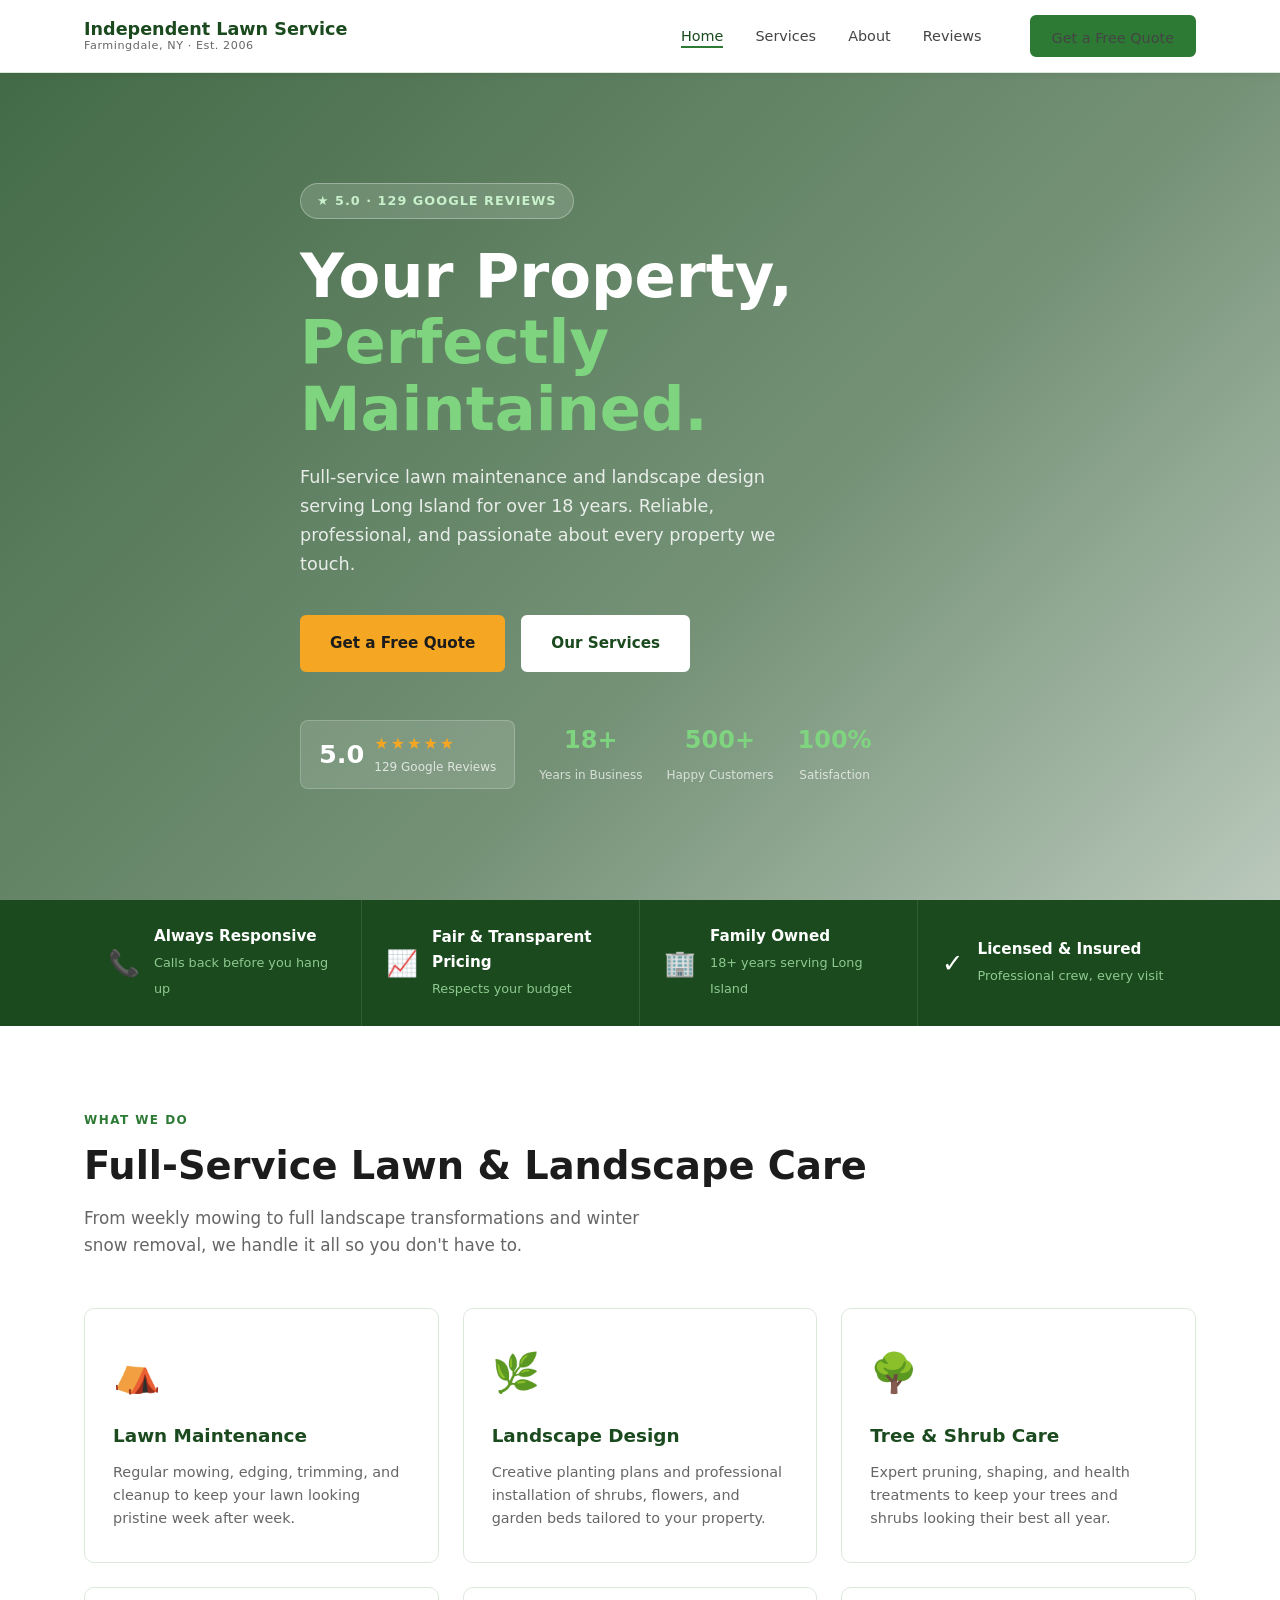
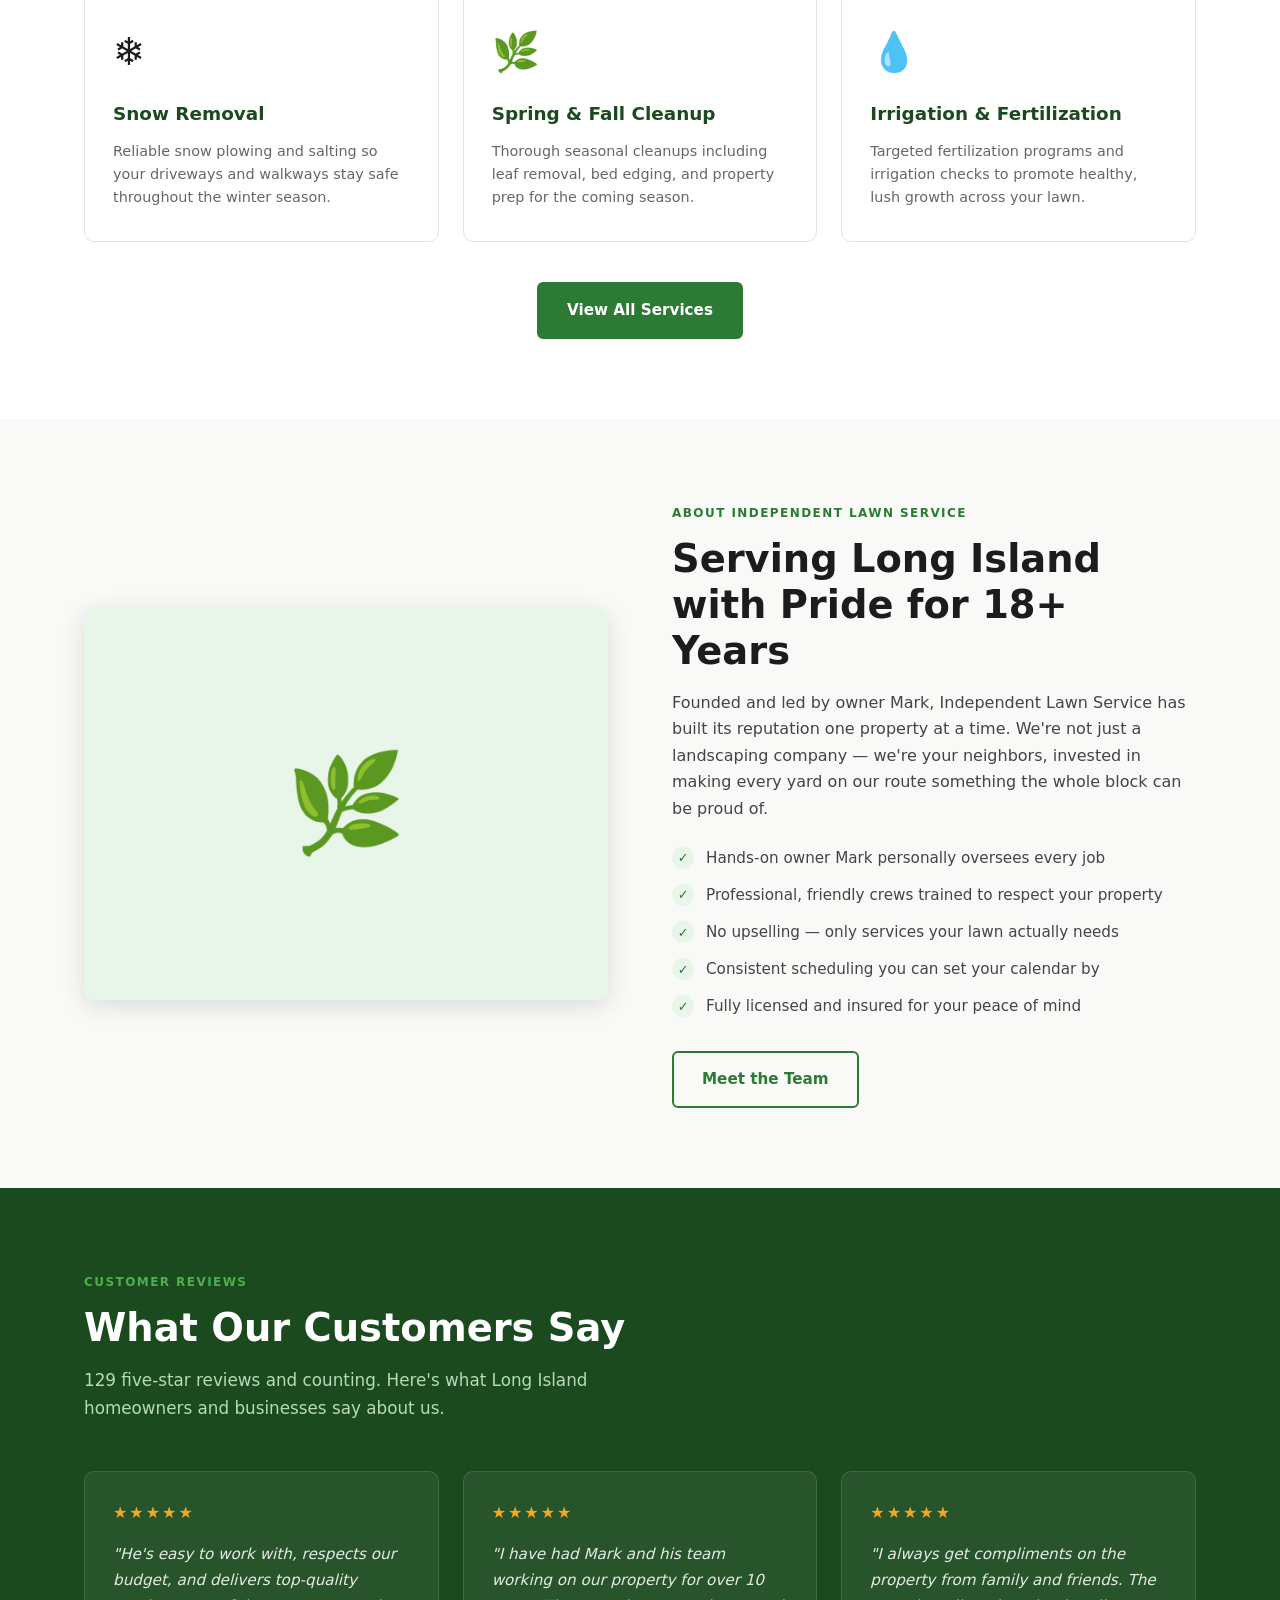
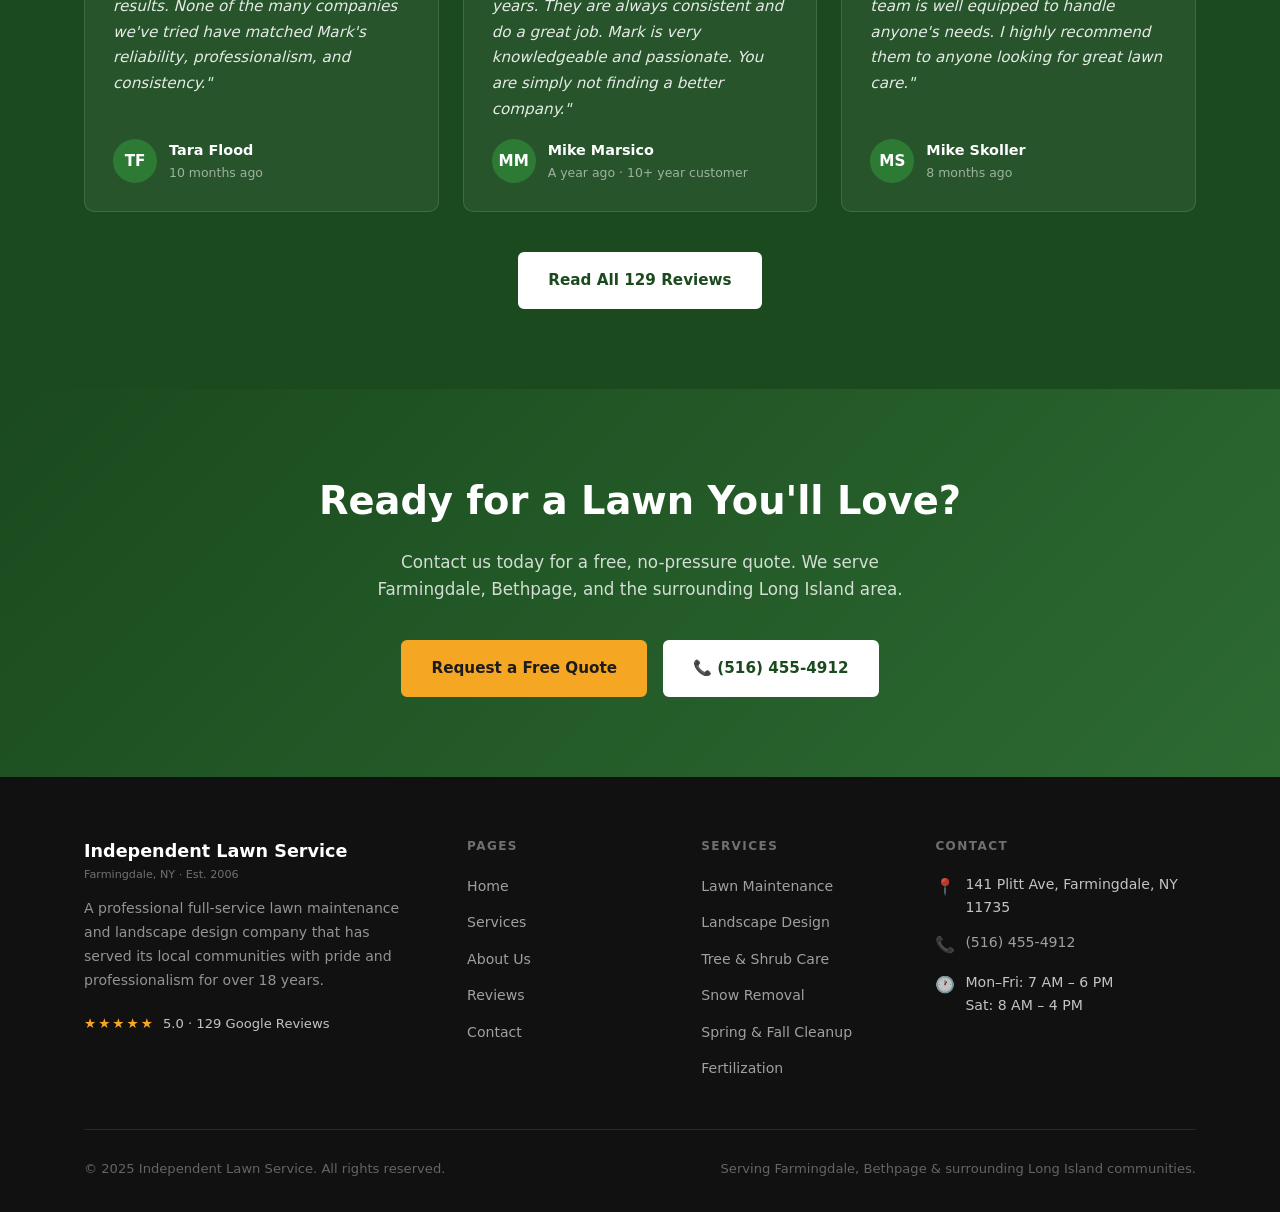
==== index.html @ e1b6ac06 "Add complete 5-page website for Independent Lawn Service Creates a fully responsive static website w" ====
<!DOCTYPE html>
<html lang="en">
<head>
  <meta charset="UTF-8" />
  <meta name="viewport" content="width=device-width, initial-scale=1.0" />
  <title>Independent Lawn Service | Farmingdale, NY</title>
  <meta name="description" content="Professional full-service lawn maintenance and landscape design serving Farmingdale, Bethpage, and surrounding Long Island communities for over 18 years." />
  <link rel="stylesheet" href="css/styles.css" />
</head>
<body>

  <!-- NAV -->
  <nav class="nav">
    <div class="container nav__inner">
      <a href="index.html" class="nav__logo">
        Independent Lawn Service
        <span>Farmingdale, NY · Est. 2006</span>
      </a>
      <button class="nav__burger" aria-label="Open menu" aria-expanded="false">
        <span></span><span></span><span></span>
      </button>
      <ul class="nav__links">
        <li><a href="index.html">Home</a></li>
        <li><a href="services.html">Services</a></li>
        <li><a href="about.html">About</a></li>
        <li><a href="reviews.html">Reviews</a></li>
        <li><a href="contact.html" class="btn btn-primary nav__cta">Get a Free Quote</a></li>
      </ul>
    </div>
  </nav>

  <!-- HERO -->
  <section class="hero">
    <div class="container">
      <div class="hero__content">
        <div class="hero__badge">
          &#9733; 5.0 · 129 Google Reviews
        </div>
        <h1 class="hero__title">
          Your Property,<br>
          <em>Perfectly Maintained.</em>
        </h1>
        <p class="hero__sub">
          Full-service lawn maintenance and landscape design serving Long Island for over 18 years.
          Reliable, professional, and passionate about every property we touch.
        </p>
        <div class="hero__actions">
          <a href="contact.html" class="btn btn-gold">Get a Free Quote</a>
          <a href="services.html" class="btn btn-white">Our Services</a>
        </div>
        <div class="hero__trust">
          <div class="hero__rating">
            <div class="hero__rating-score">5.0</div>
            <div>
              <div class="stars">&#9733;&#9733;&#9733;&#9733;&#9733;</div>
              <div class="hero__rating-detail">129 Google Reviews</div>
            </div>
          </div>
          <div class="hero__stat">
            <strong>18+</strong>
            <span>Years in Business</span>
          </div>
          <div class="hero__stat">
            <strong>500+</strong>
            <span>Happy Customers</span>
          </div>
          <div class="hero__stat">
            <strong>100%</strong>
            <span>Satisfaction</span>
          </div>
        </div>
      </div>
    </div>
  </section>

  <!-- HIGHLIGHT BAR -->
  <div class="highlights">
    <div class="container highlights__inner">
      <div class="highlight-item">
        <div class="highlight-item__icon">&#128222;</div>
        <div>
          <strong>Always Responsive</strong>
          <span>Calls back before you hang up</span>
        </div>
      </div>
      <div class="highlight-item">
        <div class="highlight-item__icon">&#128200;</div>
        <div>
          <strong>Fair & Transparent Pricing</strong>
          <span>Respects your budget</span>
        </div>
      </div>
      <div class="highlight-item">
        <div class="highlight-item__icon">&#127970;</div>
        <div>
          <strong>Family Owned</strong>
          <span>18+ years serving Long Island</span>
        </div>
      </div>
      <div class="highlight-item">
        <div class="highlight-item__icon">&#10003;</div>
        <div>
          <strong>Licensed & Insured</strong>
          <span>Professional crew, every visit</span>
        </div>
      </div>
    </div>
  </div>

  <!-- SERVICES OVERVIEW -->
  <section class="section">
    <div class="container">
      <div class="tag">What We Do</div>
      <h2 class="section-heading">Full-Service Lawn &amp; Landscape Care</h2>
      <p class="section-sub">
        From weekly mowing to full landscape transformations and winter snow removal, we handle it all so you don't have to.
      </p>
      <div class="services-grid">
        <div class="service-card">
          <div class="service-card__icon">&#9978;</div>
          <h3 class="service-card__title">Lawn Maintenance</h3>
          <p class="service-card__desc">Regular mowing, edging, trimming, and cleanup to keep your lawn looking pristine week after week.</p>
        </div>
        <div class="service-card">
          <div class="service-card__icon">&#127807;</div>
          <h3 class="service-card__title">Landscape Design</h3>
          <p class="service-card__desc">Creative planting plans and professional installation of shrubs, flowers, and garden beds tailored to your property.</p>
        </div>
        <div class="service-card">
          <div class="service-card__icon">&#127795;</div>
          <h3 class="service-card__title">Tree &amp; Shrub Care</h3>
          <p class="service-card__desc">Expert pruning, shaping, and health treatments to keep your trees and shrubs looking their best all year.</p>
        </div>
        <div class="service-card">
          <div class="service-card__icon">&#10052;</div>
          <h3 class="service-card__title">Snow Removal</h3>
          <p class="service-card__desc">Reliable snow plowing and salting so your driveways and walkways stay safe throughout the winter season.</p>
        </div>
        <div class="service-card">
          <div class="service-card__icon">&#127807;</div>
          <h3 class="service-card__title">Spring &amp; Fall Cleanup</h3>
          <p class="service-card__desc">Thorough seasonal cleanups including leaf removal, bed edging, and property prep for the coming season.</p>
        </div>
        <div class="service-card">
          <div class="service-card__icon">&#128167;</div>
          <h3 class="service-card__title">Irrigation &amp; Fertilization</h3>
          <p class="service-card__desc">Targeted fertilization programs and irrigation checks to promote healthy, lush growth across your lawn.</p>
        </div>
      </div>
      <div style="margin-top:40px; text-align:center;">
        <a href="services.html" class="btn btn-primary">View All Services</a>
      </div>
    </div>
  </section>

  <!-- ABOUT STRIP -->
  <section class="section section--alt">
    <div class="container">
      <div class="about-strip">
        <div class="about-strip__img-wrap" aria-hidden="true">&#127807;</div>
        <div>
          <div class="tag">About Independent Lawn Service</div>
          <h2 class="section-heading">Serving Long Island with Pride for 18+ Years</h2>
          <p style="color:var(--text-mid); margin-bottom:8px;">
            Founded and led by owner Mark, Independent Lawn Service has built its reputation one property at a time.
            We're not just a landscaping company — we're your neighbors, invested in making every yard on our route
            something the whole block can be proud of.
          </p>
          <ul class="about-strip__list">
            <li>Hands-on owner Mark personally oversees every job</li>
            <li>Professional, friendly crews trained to respect your property</li>
            <li>No upselling — only services your lawn actually needs</li>
            <li>Consistent scheduling you can set your calendar by</li>
            <li>Fully licensed and insured for your peace of mind</li>
          </ul>
          <a href="about.html" class="btn btn-outline">Meet the Team</a>
        </div>
      </div>
    </div>
  </section>

  <!-- TESTIMONIALS -->
  <section class="section section--dark">
    <div class="container">
      <div class="tag">Customer Reviews</div>
      <h2 class="section-heading">What Our Customers Say</h2>
      <p class="section-sub">129 five-star reviews and counting. Here's what Long Island homeowners and businesses say about us.</p>
      <div class="testimonials-grid">
        <div class="testimonial-card">
          <div class="stars">&#9733;&#9733;&#9733;&#9733;&#9733;</div>
          <p class="testimonial-card__quote">"He's easy to work with, respects our budget, and delivers top-quality results. None of the many companies we've tried have matched Mark's reliability, professionalism, and consistency."</p>
          <div class="testimonial-card__author">
            <div class="testimonial-card__avatar">TF</div>
            <div>
              <div class="testimonial-card__name">Tara Flood</div>
              <div class="testimonial-card__meta">10 months ago</div>
            </div>
          </div>
        </div>
        <div class="testimonial-card">
          <div class="stars">&#9733;&#9733;&#9733;&#9733;&#9733;</div>
          <p class="testimonial-card__quote">"I have had Mark and his team working on our property for over 10 years. They are always consistent and do a great job. Mark is very knowledgeable and passionate. You are simply not finding a better company."</p>
          <div class="testimonial-card__author">
            <div class="testimonial-card__avatar">MM</div>
            <div>
              <div class="testimonial-card__name">Mike Marsico</div>
              <div class="testimonial-card__meta">A year ago · 10+ year customer</div>
            </div>
          </div>
        </div>
        <div class="testimonial-card">
          <div class="stars">&#9733;&#9733;&#9733;&#9733;&#9733;</div>
          <p class="testimonial-card__quote">"I always get compliments on the property from family and friends. The team is well equipped to handle anyone's needs. I highly recommend them to anyone looking for great lawn care."</p>
          <div class="testimonial-card__author">
            <div class="testimonial-card__avatar">MS</div>
            <div>
              <div class="testimonial-card__name">Mike Skoller</div>
              <div class="testimonial-card__meta">8 months ago</div>
            </div>
          </div>
        </div>
      </div>
      <div style="margin-top:40px; text-align:center;">
        <a href="reviews.html" class="btn btn-white">Read All 129 Reviews</a>
      </div>
    </div>
  </section>

  <!-- CTA BANNER -->
  <section class="cta-banner">
    <div class="container">
      <h2>Ready for a Lawn You'll Love?</h2>
      <p>Contact us today for a free, no-pressure quote. We serve Farmingdale, Bethpage, and the surrounding Long Island area.</p>
      <div class="cta-banner__actions">
        <a href="contact.html" class="btn btn-gold">Request a Free Quote</a>
        <a href="tel:5164554912" class="btn btn-white">&#128222; (516) 455-4912</a>
      </div>
    </div>
  </section>

  <!-- FOOTER -->
  <footer class="footer">
    <div class="container">
      <div class="footer__grid">
        <div>
          <a class="footer__logo" href="index.html">
            Independent Lawn Service
            <span>Farmingdale, NY · Est. 2006</span>
          </a>
          <p class="footer__desc">A professional full-service lawn maintenance and landscape design company that has served its local communities with pride and professionalism for over 18 years.</p>
          <div class="footer__rating">
            <span class="stars">&#9733;&#9733;&#9733;&#9733;&#9733;</span>
            <span>5.0 · 129 Google Reviews</span>
          </div>
        </div>
        <div>
          <div class="footer__heading">Pages</div>
          <ul class="footer__links">
            <li><a href="index.html">Home</a></li>
            <li><a href="services.html">Services</a></li>
            <li><a href="about.html">About Us</a></li>
            <li><a href="reviews.html">Reviews</a></li>
            <li><a href="contact.html">Contact</a></li>
          </ul>
        </div>
        <div>
          <div class="footer__heading">Services</div>
          <ul class="footer__links">
            <li><a href="services.html">Lawn Maintenance</a></li>
            <li><a href="services.html">Landscape Design</a></li>
            <li><a href="services.html">Tree &amp; Shrub Care</a></li>
            <li><a href="services.html">Snow Removal</a></li>
            <li><a href="services.html">Spring &amp; Fall Cleanup</a></li>
            <li><a href="services.html">Fertilization</a></li>
          </ul>
        </div>
        <div>
          <div class="footer__heading">Contact</div>
          <div class="footer__contact-item">
            <span>&#128205;</span>
            <span>141 Plitt Ave, Farmingdale, NY 11735</span>
          </div>
          <div class="footer__contact-item">
            <span>&#128222;</span>
            <a href="tel:5164554912" style="color:rgba(255,255,255,.6)">(516) 455-4912</a>
          </div>
          <div class="footer__contact-item">
            <span>&#128336;</span>
            <span>Mon–Fri: 7 AM – 6 PM<br>Sat: 8 AM – 4 PM</span>
          </div>
        </div>
      </div>
      <div class="footer__bottom">
        <span>&copy; 2025 Independent Lawn Service. All rights reserved.</span>
        <span>Serving Farmingdale, Bethpage &amp; surrounding Long Island communities.</span>
      </div>
    </div>
  </footer>

  <script src="js/main.js"></script>
</body>
</html>
---- css/styles.css ----
/* ============================================================
   Independent Lawn Service — Global Styles
   ============================================================ */

/* ---------- Reset & Base ---------- */
*, *::before, *::after { box-sizing: border-box; margin: 0; padding: 0; }

:root {
  --green-dark:   #1a4a1e;
  --green-mid:    #2d7a35;
  --green-light:  #4caf50;
  --green-pale:   #e8f5e9;
  --gold:         #f5a623;
  --gold-light:   #fdf3dc;
  --text-dark:    #1c1c1c;
  --text-mid:     #444;
  --text-light:   #666;
  --white:        #ffffff;
  --off-white:    #f9f9f7;
  --border:       #dde8dd;
  --shadow-sm:    0 2px 8px rgba(0,0,0,.08);
  --shadow-md:    0 6px 24px rgba(0,0,0,.12);
  --radius:       10px;
  --nav-h:        72px;
  --transition:   .25s ease;
}

html { scroll-behavior: smooth; font-size: 16px; }

body {
  font-family: 'Segoe UI', system-ui, -apple-system, sans-serif;
  color: var(--text-dark);
  background: var(--white);
  line-height: 1.65;
}

img { display: block; max-width: 100%; }
a  { color: var(--green-mid); text-decoration: none; }
a:hover { color: var(--green-dark); }

/* ---------- Utilities ---------- */
.container { max-width: 1160px; margin-inline: auto; padding-inline: 24px; }
.section    { padding-block: 80px; }
.section--alt { background: var(--off-white); }
.section--dark { background: var(--green-dark); color: var(--white); }

.tag {
  display: inline-block;
  font-size: .75rem;
  font-weight: 700;
  letter-spacing: .12em;
  text-transform: uppercase;
  color: var(--green-mid);
  margin-bottom: 12px;
}
.section--dark .tag { color: var(--green-light); }

.section-heading {
  font-size: clamp(1.75rem, 3vw, 2.5rem);
  font-weight: 700;
  line-height: 1.2;
  margin-bottom: 16px;
}

.section-sub {
  font-size: 1.05rem;
  color: var(--text-light);
  max-width: 600px;
  margin-bottom: 48px;
}
.section--dark .section-sub { color: #b8d9ba; }

.btn {
  display: inline-flex;
  align-items: center;
  gap: 8px;
  padding: 14px 28px;
  border-radius: 6px;
  font-size: .95rem;
  font-weight: 600;
  cursor: pointer;
  border: 2px solid transparent;
  transition: background var(--transition), color var(--transition), border-color var(--transition), transform var(--transition);
  text-decoration: none;
}
.btn:hover { transform: translateY(-2px); }

.btn-primary {
  background: var(--green-mid);
  color: var(--white);
  border-color: var(--green-mid);
}
.btn-primary:hover { background: var(--green-dark); border-color: var(--green-dark); color: var(--white); }

.btn-outline {
  background: transparent;
  color: var(--green-mid);
  border-color: var(--green-mid);
}
.btn-outline:hover { background: var(--green-mid); color: var(--white); }

.btn-white {
  background: var(--white);
  color: var(--green-dark);
  border-color: var(--white);
}
.btn-white:hover { background: var(--green-pale); border-color: var(--green-pale); color: var(--green-dark); }

.btn-gold {
  background: var(--gold);
  color: var(--text-dark);
  border-color: var(--gold);
}
.btn-gold:hover { background: #e0941a; border-color: #e0941a; color: var(--white); }

/* Stars */
.stars { color: var(--gold); font-size: 1rem; letter-spacing: 2px; }

/* ---------- Navigation ---------- */
.nav {
  position: sticky;
  top: 0;
  z-index: 999;
  background: var(--white);
  height: var(--nav-h);
  box-shadow: 0 1px 0 var(--border), var(--shadow-sm);
  display: flex;
  align-items: center;
}

.nav__inner {
  display: flex;
  align-items: center;
  justify-content: space-between;
  width: 100%;
}

.nav__logo {
  display: flex;
  flex-direction: column;
  line-height: 1.1;
  font-weight: 800;
  color: var(--green-dark);
  font-size: 1.1rem;
  text-decoration: none;
}
.nav__logo span { font-size: .7rem; font-weight: 400; color: var(--text-light); letter-spacing: .05em; }

.nav__links {
  display: flex;
  align-items: center;
  gap: 32px;
  list-style: none;
}

.nav__links a {
  font-size: .9rem;
  font-weight: 500;
  color: var(--text-mid);
  transition: color var(--transition);
  position: relative;
  padding-bottom: 4px;
}
.nav__links a::after {
  content: '';
  position: absolute;
  bottom: 0; left: 0;
  width: 0; height: 2px;
  background: var(--green-mid);
  transition: width var(--transition);
}
.nav__links a:hover, .nav__links a.active { color: var(--green-dark); }
.nav__links a:hover::after, .nav__links a.active::after { width: 100%; }

.nav__cta { margin-left: 16px; padding: 10px 20px; font-size: .85rem; }

.nav__burger {
  display: none;
  flex-direction: column;
  gap: 5px;
  background: none;
  border: none;
  cursor: pointer;
  padding: 4px;
}
.nav__burger span {
  display: block;
  width: 24px; height: 2px;
  background: var(--green-dark);
  border-radius: 2px;
  transition: transform var(--transition), opacity var(--transition);
}

/* Mobile nav */
@media (max-width: 768px) {
  .nav__burger { display: flex; }
  .nav__links {
    display: none;
    position: absolute;
    top: var(--nav-h); left: 0; right: 0;
    background: var(--white);
    flex-direction: column;
    gap: 0;
    border-top: 1px solid var(--border);
    box-shadow: var(--shadow-md);
    padding-bottom: 16px;
  }
  .nav__links.open { display: flex; }
  .nav__links li { width: 100%; }
  .nav__links a { display: block; padding: 14px 24px; border-bottom: 1px solid var(--border); }
  .nav__links a::after { display: none; }
  .nav__cta { margin: 12px 24px 0; width: calc(100% - 48px); justify-content: center; }
}

/* ---------- Hero ---------- */
.hero {
  background:
    linear-gradient(135deg, rgba(26,74,30,.82) 0%, rgba(26,74,30,.6) 60%, rgba(26,74,30,.3) 100%),
    url('https://images.unsplash.com/photo-1558618666-fcd25c85cd64?w=1600&q=80') center/cover no-repeat;
  min-height: calc(100vh - var(--nav-h));
  display: flex;
  align-items: center;
  color: var(--white);
  padding-block: 80px;
}

.hero__content { max-width: 680px; }

.hero__badge {
  display: inline-flex;
  align-items: center;
  gap: 8px;
  background: rgba(255,255,255,.15);
  border: 1px solid rgba(255,255,255,.3);
  backdrop-filter: blur(4px);
  border-radius: 100px;
  padding: 6px 16px;
  font-size: .8rem;
  font-weight: 600;
  letter-spacing: .08em;
  text-transform: uppercase;
  color: #c8f0ca;
  margin-bottom: 24px;
}

.hero__title {
  font-size: clamp(2.2rem, 5vw, 3.8rem);
  font-weight: 800;
  line-height: 1.1;
  margin-bottom: 20px;
}
.hero__title em { color: #7ed47f; font-style: normal; }

.hero__sub {
  font-size: 1.1rem;
  color: rgba(255,255,255,.85);
  margin-bottom: 36px;
  max-width: 520px;
}

.hero__actions { display: flex; gap: 16px; flex-wrap: wrap; }

.hero__trust {
  margin-top: 48px;
  display: flex;
  align-items: center;
  gap: 24px;
  flex-wrap: wrap;
}

.hero__rating {
  display: flex;
  align-items: center;
  gap: 10px;
  background: rgba(255,255,255,.12);
  border: 1px solid rgba(255,255,255,.2);
  border-radius: 8px;
  padding: 10px 18px;
}
.hero__rating-score { font-size: 1.6rem; font-weight: 800; line-height: 1; }
.hero__rating-detail { font-size: .75rem; color: rgba(255,255,255,.75); }

.hero__stat { text-align: center; }
.hero__stat strong { display: block; font-size: 1.5rem; font-weight: 800; color: #7ed47f; }
.hero__stat span { font-size: .75rem; color: rgba(255,255,255,.7); }

/* ---------- Highlight Bar ---------- */
.highlights {
  background: var(--green-dark);
  padding: 0;
}
.highlights__inner {
  display: grid;
  grid-template-columns: repeat(auto-fit, minmax(200px, 1fr));
}
.highlight-item {
  display: flex;
  align-items: center;
  gap: 14px;
  padding: 24px;
  border-right: 1px solid rgba(255,255,255,.1);
  color: var(--white);
}
.highlight-item:last-child { border-right: none; }
.highlight-item__icon { font-size: 1.6rem; flex-shrink: 0; }
.highlight-item strong { display: block; font-size: .95rem; }
.highlight-item span { font-size: .8rem; color: #8ec98f; }

/* ---------- Services Grid ---------- */
.services-grid {
  display: grid;
  grid-template-columns: repeat(auto-fit, minmax(280px, 1fr));
  gap: 24px;
  margin-top: 48px;
}

.service-card {
  background: var(--white);
  border: 1px solid var(--border);
  border-radius: var(--radius);
  padding: 32px 28px;
  transition: box-shadow var(--transition), transform var(--transition), border-color var(--transition);
}
.service-card:hover {
  box-shadow: var(--shadow-md);
  transform: translateY(-4px);
  border-color: var(--green-light);
}

.service-card__icon {
  font-size: 2.4rem;
  margin-bottom: 16px;
}
.service-card__title {
  font-size: 1.15rem;
  font-weight: 700;
  color: var(--green-dark);
  margin-bottom: 10px;
}
.service-card__desc { font-size: .9rem; color: var(--text-light); line-height: 1.6; }

/* ---------- About Strip ---------- */
.about-strip {
  display: grid;
  grid-template-columns: 1fr 1fr;
  gap: 64px;
  align-items: center;
}
.about-strip__img-wrap {
  border-radius: var(--radius);
  overflow: hidden;
  box-shadow: var(--shadow-md);
  aspect-ratio: 4/3;
  background: var(--green-pale);
  display: flex;
  align-items: center;
  justify-content: center;
  font-size: 6rem;
}
.about-strip__list { list-style: none; margin: 24px 0 32px; display: flex; flex-direction: column; gap: 12px; }
.about-strip__list li {
  display: flex;
  align-items: flex-start;
  gap: 12px;
  font-size: .95rem;
  color: var(--text-mid);
}
.about-strip__list li::before {
  content: '✓';
  flex-shrink: 0;
  width: 22px; height: 22px;
  background: var(--green-pale);
  color: var(--green-mid);
  border-radius: 50%;
  display: flex;
  align-items: center;
  justify-content: center;
  font-weight: 700;
  font-size: .8rem;
  margin-top: 1px;
}

@media (max-width: 768px) {
  .about-strip { grid-template-columns: 1fr; gap: 32px; }
}

/* ---------- Testimonials ---------- */
.testimonials-grid {
  display: grid;
  grid-template-columns: repeat(auto-fit, minmax(300px, 1fr));
  gap: 24px;
  margin-top: 48px;
}

.testimonial-card {
  background: rgba(255,255,255,.06);
  border: 1px solid rgba(255,255,255,.12);
  border-radius: var(--radius);
  padding: 28px;
  display: flex;
  flex-direction: column;
  gap: 16px;
}
.testimonial-card--light {
  background: var(--white);
  border-color: var(--border);
  box-shadow: var(--shadow-sm);
  color: var(--text-dark);
}

.testimonial-card__quote {
  font-size: .95rem;
  line-height: 1.7;
  font-style: italic;
  flex: 1;
}
.section--dark .testimonial-card__quote { color: rgba(255,255,255,.88); }

.testimonial-card__author { display: flex; align-items: center; gap: 12px; }
.testimonial-card__avatar {
  width: 44px; height: 44px;
  border-radius: 50%;
  background: var(--green-mid);
  color: var(--white);
  display: flex;
  align-items: center;
  justify-content: center;
  font-weight: 700;
  font-size: .95rem;
  flex-shrink: 0;
}
.testimonial-card--light .testimonial-card__avatar { background: var(--green-pale); color: var(--green-dark); }
.testimonial-card__name { font-weight: 700; font-size: .9rem; }
.section--dark .testimonial-card__name { color: var(--white); }
.testimonial-card__meta { font-size: .78rem; color: rgba(255,255,255,.55); }
.testimonial-card--light .testimonial-card__meta { color: var(--text-light); }

/* ---------- CTA Banner ---------- */
.cta-banner {
  background:
    linear-gradient(135deg, var(--green-dark) 0%, #2d6a32 100%);
  color: var(--white);
  text-align: center;
  padding-block: 80px;
}
.cta-banner h2 { font-size: clamp(1.8rem, 3vw, 2.6rem); font-weight: 800; margin-bottom: 16px; }
.cta-banner p { font-size: 1.05rem; color: rgba(255,255,255,.8); max-width: 540px; margin-inline: auto; margin-bottom: 36px; }
.cta-banner__actions { display: flex; gap: 16px; justify-content: center; flex-wrap: wrap; }

/* ---------- Page Hero (inner pages) ---------- */
.page-hero {
  background: linear-gradient(135deg, var(--green-dark), #2d6a32);
  color: var(--white);
  padding: 72px 0 64px;
  text-align: center;
}
.page-hero .tag { color: #7ed47f; }
.page-hero h1 { font-size: clamp(2rem, 4vw, 3rem); font-weight: 800; margin-bottom: 12px; }
.page-hero p { font-size: 1.05rem; color: rgba(255,255,255,.8); max-width: 560px; margin-inline: auto; }

/* ---------- Services Page ---------- */
.services-full {
  display: grid;
  grid-template-columns: repeat(auto-fit, minmax(320px, 1fr));
  gap: 28px;
}

.service-full-card {
  border: 1px solid var(--border);
  border-radius: var(--radius);
  overflow: hidden;
  background: var(--white);
  transition: box-shadow var(--transition), transform var(--transition);
}
.service-full-card:hover { box-shadow: var(--shadow-md); transform: translateY(-4px); }

.service-full-card__header {
  background: var(--green-pale);
  padding: 28px;
  display: flex;
  align-items: center;
  gap: 16px;
  border-bottom: 1px solid var(--border);
}
.service-full-card__icon { font-size: 2.2rem; }
.service-full-card__title { font-size: 1.15rem; font-weight: 700; color: var(--green-dark); }

.service-full-card__body { padding: 24px 28px; }
.service-full-card__desc { font-size: .92rem; color: var(--text-mid); margin-bottom: 18px; line-height: 1.7; }

.service-full-card__features { list-style: none; display: flex; flex-direction: column; gap: 8px; }
.service-full-card__features li {
  font-size: .88rem;
  color: var(--text-mid);
  display: flex;
  align-items: center;
  gap: 8px;
}
.service-full-card__features li::before {
  content: '›';
  color: var(--green-mid);
  font-weight: 700;
  font-size: 1rem;
}

/* ---------- Pricing Strip ---------- */
.pricing-strip {
  display: grid;
  grid-template-columns: repeat(auto-fit, minmax(240px, 1fr));
  gap: 24px;
  margin-top: 48px;
}

.pricing-card {
  background: var(--white);
  border: 2px solid var(--border);
  border-radius: var(--radius);
  padding: 32px 24px;
  text-align: center;
  transition: border-color var(--transition), box-shadow var(--transition);
}
.pricing-card.featured {
  border-color: var(--green-mid);
  box-shadow: 0 0 0 4px var(--green-pale);
}
.pricing-card__label {
  font-size: .72rem;
  font-weight: 700;
  letter-spacing: .1em;
  text-transform: uppercase;
  color: var(--green-mid);
  margin-bottom: 8px;
}
.pricing-card.featured .pricing-card__label { color: var(--green-dark); }
.pricing-card__title { font-size: 1.2rem; font-weight: 700; color: var(--green-dark); margin-bottom: 16px; }
.pricing-card__desc { font-size: .88rem; color: var(--text-light); margin-bottom: 20px; }
.pricing-card__note {
  font-size: .8rem;
  color: var(--text-light);
  font-style: italic;
  margin-top: 8px;
}

/* ---------- About Page ---------- */
.owner-profile {
  display: grid;
  grid-template-columns: 340px 1fr;
  gap: 64px;
  align-items: start;
}
.owner-profile__photo {
  border-radius: var(--radius);
  background: var(--green-pale);
  display: flex;
  align-items: center;
  justify-content: center;
  font-size: 8rem;
  aspect-ratio: 3/4;
  box-shadow: var(--shadow-md);
}
.owner-profile__name { font-size: 2rem; font-weight: 800; color: var(--green-dark); margin-bottom: 4px; }
.owner-profile__role { font-size: 1rem; color: var(--green-mid); font-weight: 600; margin-bottom: 20px; }
.owner-profile__bio { font-size: .97rem; color: var(--text-mid); line-height: 1.8; margin-bottom: 24px; }

.stats-row {
  display: grid;
  grid-template-columns: repeat(auto-fit, minmax(160px, 1fr));
  gap: 24px;
  margin-top: 48px;
}
.stat-box {
  background: var(--white);
  border: 1px solid var(--border);
  border-radius: var(--radius);
  padding: 28px 20px;
  text-align: center;
}
.stat-box__num { font-size: 2.5rem; font-weight: 800; color: var(--green-mid); line-height: 1; }
.stat-box__label { font-size: .85rem; color: var(--text-light); margin-top: 6px; }

.values-grid {
  display: grid;
  grid-template-columns: repeat(auto-fit, minmax(220px, 1fr));
  gap: 24px;
  margin-top: 48px;
}
.value-card {
  background: rgba(255,255,255,.06);
  border: 1px solid rgba(255,255,255,.12);
  border-radius: var(--radius);
  padding: 28px;
}
.value-card__icon { font-size: 2rem; margin-bottom: 12px; }
.value-card__title { font-size: 1rem; font-weight: 700; color: var(--white); margin-bottom: 8px; }
.value-card__desc { font-size: .88rem; color: rgba(255,255,255,.7); line-height: 1.6; }

@media (max-width: 860px) {
  .owner-profile { grid-template-columns: 1fr; }
  .owner-profile__photo { max-width: 260px; margin-inline: auto; font-size: 6rem; }
}

/* ---------- Reviews Page ---------- */
.review-summary-bar {
  background: var(--green-pale);
  border: 1px solid var(--border);
  border-radius: var(--radius);
  padding: 36px;
  display: flex;
  align-items: center;
  gap: 48px;
  flex-wrap: wrap;
  margin-bottom: 48px;
}
.review-summary-bar__score {
  text-align: center;
  flex-shrink: 0;
}
.review-summary-bar__num { font-size: 4rem; font-weight: 800; color: var(--green-dark); line-height: 1; }
.review-summary-bar__stars { margin: 6px 0 4px; font-size: 1.3rem; }
.review-summary-bar__count { font-size: .85rem; color: var(--text-light); }

.review-bars { flex: 1; min-width: 240px; display: flex; flex-direction: column; gap: 10px; }
.review-bar-row { display: flex; align-items: center; gap: 12px; font-size: .85rem; }
.review-bar-row span:first-child { width: 36px; text-align: right; color: var(--text-mid); }
.review-bar-track {
  flex: 1; height: 8px;
  background: var(--border);
  border-radius: 4px;
  overflow: hidden;
}
.review-bar-fill { height: 100%; background: var(--gold); border-radius: 4px; }
.review-bar-row span:last-child { width: 28px; color: var(--text-light); font-size: .8rem; }

.reviews-list { display: flex; flex-direction: column; gap: 24px; }
.review-item {
  background: var(--white);
  border: 1px solid var(--border);
  border-radius: var(--radius);
  padding: 28px;
}
.review-item__header { display: flex; align-items: flex-start; gap: 14px; margin-bottom: 14px; }
.review-item__avatar {
  width: 48px; height: 48px;
  border-radius: 50%;
  background: var(--green-mid);
  color: var(--white);
  display: flex; align-items: center; justify-content: center;
  font-weight: 700; font-size: 1rem; flex-shrink: 0;
}
.review-item__name { font-weight: 700; font-size: 1rem; color: var(--text-dark); }
.review-item__date { font-size: .8rem; color: var(--text-light); margin-top: 2px; }
.review-item__body { font-size: .93rem; color: var(--text-mid); line-height: 1.7; }
.review-item__response {
  margin-top: 16px;
  padding: 14px 18px;
  background: var(--green-pale);
  border-left: 3px solid var(--green-mid);
  border-radius: 0 6px 6px 0;
  font-size: .88rem;
  color: var(--text-mid);
}
.review-item__response strong { color: var(--green-dark); display: block; margin-bottom: 4px; font-size: .82rem; }

/* ---------- Contact Page ---------- */
.contact-grid {
  display: grid;
  grid-template-columns: 1fr 1.4fr;
  gap: 64px;
  align-items: start;
}

.contact-info { display: flex; flex-direction: column; gap: 28px; }
.contact-info-item { display: flex; gap: 16px; }
.contact-info-item__icon {
  width: 48px; height: 48px;
  border-radius: 50%;
  background: var(--green-pale);
  color: var(--green-mid);
  display: flex; align-items: center; justify-content: center;
  font-size: 1.3rem;
  flex-shrink: 0;
}
.contact-info-item__label { font-size: .75rem; font-weight: 700; text-transform: uppercase; letter-spacing: .1em; color: var(--text-light); margin-bottom: 4px; }
.contact-info-item__value { font-size: 1rem; color: var(--text-dark); font-weight: 500; }
.contact-info-item__sub { font-size: .85rem; color: var(--text-light); margin-top: 2px; }

.hours-table { width: 100%; border-collapse: collapse; font-size: .88rem; margin-top: 4px; }
.hours-table td { padding: 5px 0; color: var(--text-mid); }
.hours-table td:last-child { text-align: right; font-weight: 500; color: var(--text-dark); }
.hours-table tr.today td { color: var(--green-mid); font-weight: 700; }

.contact-form {
  background: var(--white);
  border: 1px solid var(--border);
  border-radius: var(--radius);
  padding: 40px;
  box-shadow: var(--shadow-sm);
}
.contact-form h3 { font-size: 1.3rem; font-weight: 700; color: var(--green-dark); margin-bottom: 24px; }

.form-row { display: grid; grid-template-columns: 1fr 1fr; gap: 16px; }
.form-group { display: flex; flex-direction: column; gap: 6px; margin-bottom: 18px; }
.form-group label { font-size: .82rem; font-weight: 600; color: var(--text-mid); }
.form-group input,
.form-group select,
.form-group textarea {
  border: 1.5px solid var(--border);
  border-radius: 6px;
  padding: 11px 14px;
  font-size: .92rem;
  font-family: inherit;
  color: var(--text-dark);
  background: var(--white);
  transition: border-color var(--transition), box-shadow var(--transition);
  width: 100%;
}
.form-group input:focus,
.form-group select:focus,
.form-group textarea:focus {
  outline: none;
  border-color: var(--green-mid);
  box-shadow: 0 0 0 3px rgba(45,122,53,.12);
}
.form-group textarea { resize: vertical; min-height: 120px; }

.form-submit { margin-top: 8px; }
.form-submit .btn { width: 100%; justify-content: center; padding: 15px; font-size: 1rem; }

.form-success {
  display: none;
  text-align: center;
  padding: 32px;
  color: var(--green-dark);
}
.form-success__icon { font-size: 3rem; margin-bottom: 12px; }
.form-success h4 { font-size: 1.2rem; font-weight: 700; margin-bottom: 8px; }
.form-success p { font-size: .92rem; color: var(--text-mid); }

@media (max-width: 860px) {
  .contact-grid { grid-template-columns: 1fr; gap: 40px; }
  .form-row { grid-template-columns: 1fr; }
}

/* ---------- Map Placeholder ---------- */
.map-placeholder {
  background: var(--green-pale);
  border: 1px solid var(--border);
  border-radius: var(--radius);
  height: 280px;
  display: flex;
  flex-direction: column;
  align-items: center;
  justify-content: center;
  gap: 12px;
  color: var(--green-dark);
  font-size: .95rem;
  margin-top: 28px;
  font-weight: 500;
}
.map-placeholder__icon { font-size: 2.5rem; }
.map-placeholder__addr { font-size: .85rem; color: var(--text-light); }

/* ---------- Service Areas ---------- */
.areas-grid {
  display: flex;
  flex-wrap: wrap;
  gap: 12px;
  margin-top: 24px;
}
.area-tag {
  background: var(--white);
  border: 1px solid var(--border);
  border-radius: 100px;
  padding: 8px 18px;
  font-size: .85rem;
  color: var(--text-mid);
  display: flex;
  align-items: center;
  gap: 6px;
}
.area-tag::before { content: '📍'; font-size: .9rem; }

/* ---------- Footer ---------- */
.footer {
  background: #111;
  color: rgba(255,255,255,.75);
  padding-block: 60px 32px;
}
.footer__grid {
  display: grid;
  grid-template-columns: 1.8fr 1fr 1fr 1.4fr;
  gap: 48px;
  margin-bottom: 48px;
}
.footer__logo {
  font-size: 1.1rem;
  font-weight: 800;
  color: var(--white);
  display: block;
  margin-bottom: 12px;
}
.footer__logo span { font-size: .7rem; font-weight: 400; color: rgba(255,255,255,.4); display: block; }
.footer__desc { font-size: .88rem; line-height: 1.7; color: rgba(255,255,255,.55); margin-bottom: 20px; }
.footer__rating { display: flex; align-items: center; gap: 8px; font-size: .82rem; }
.footer__rating .stars { font-size: .85rem; }

.footer__heading { font-size: .75rem; font-weight: 700; text-transform: uppercase; letter-spacing: .12em; color: rgba(255,255,255,.4); margin-bottom: 16px; }
.footer__links { list-style: none; display: flex; flex-direction: column; gap: 10px; }
.footer__links a { font-size: .88rem; color: rgba(255,255,255,.6); transition: color var(--transition); }
.footer__links a:hover { color: var(--green-light); }

.footer__contact-item { display: flex; gap: 10px; margin-bottom: 12px; font-size: .88rem; }
.footer__contact-item span:first-child { font-size: 1rem; flex-shrink: 0; margin-top: 1px; }

.footer__bottom {
  border-top: 1px solid rgba(255,255,255,.1);
  padding-top: 28px;
  display: flex;
  justify-content: space-between;
  align-items: center;
  gap: 16px;
  flex-wrap: wrap;
  font-size: .82rem;
  color: rgba(255,255,255,.35);
}

@media (max-width: 900px) {
  .footer__grid { grid-template-columns: 1fr 1fr; }
}
@media (max-width: 540px) {
  .footer__grid { grid-template-columns: 1fr; }
  .footer__bottom { flex-direction: column; text-align: center; }
}

/* ---------- Responsive Helpers ---------- */
@media (max-width: 640px) {
  .section { padding-block: 56px; }
  .hero { min-height: auto; padding-block: 64px 56px; }
  .hero__actions { flex-direction: column; }
  .hero__trust { flex-direction: column; align-items: flex-start; gap: 16px; }
  .cta-banner__actions { flex-direction: column; align-items: center; }
  .services-grid { grid-template-columns: 1fr; }
  .services-full { grid-template-columns: 1fr; }
  .contact-form { padding: 24px 20px; }
}
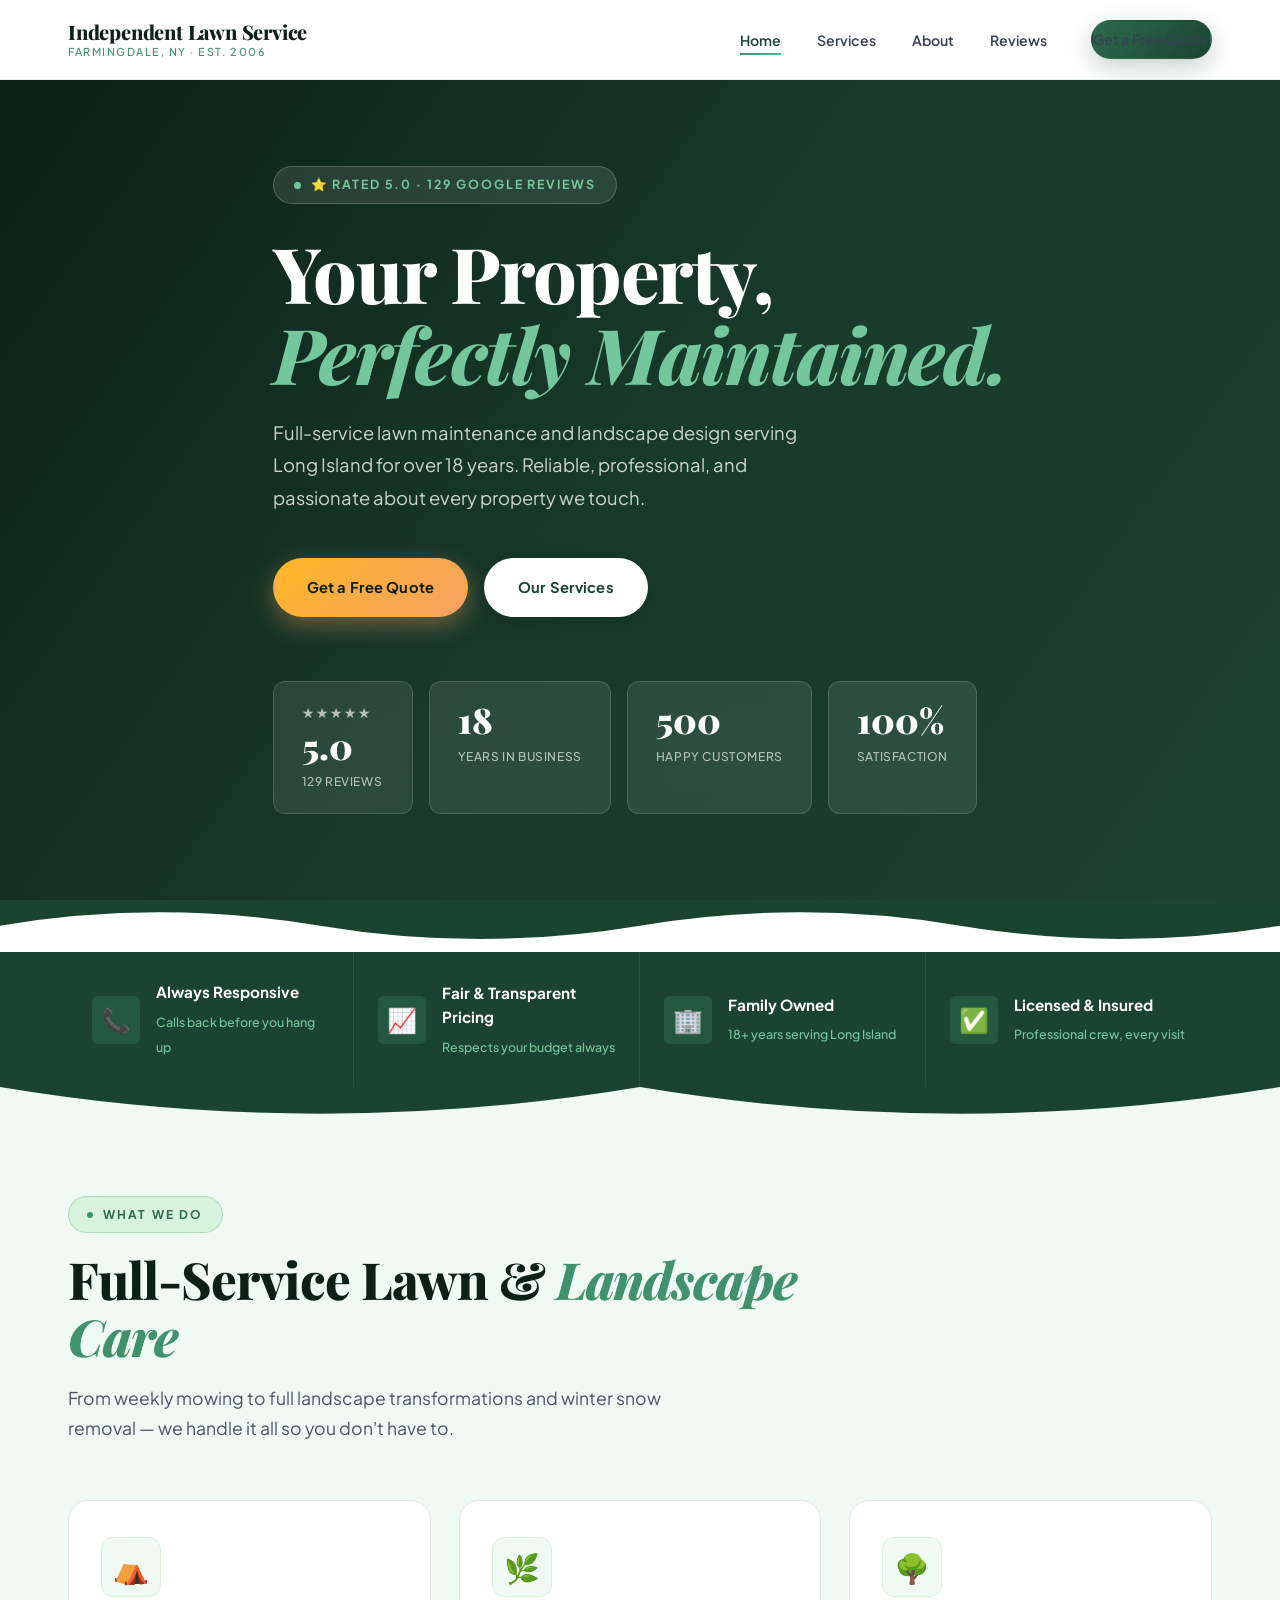
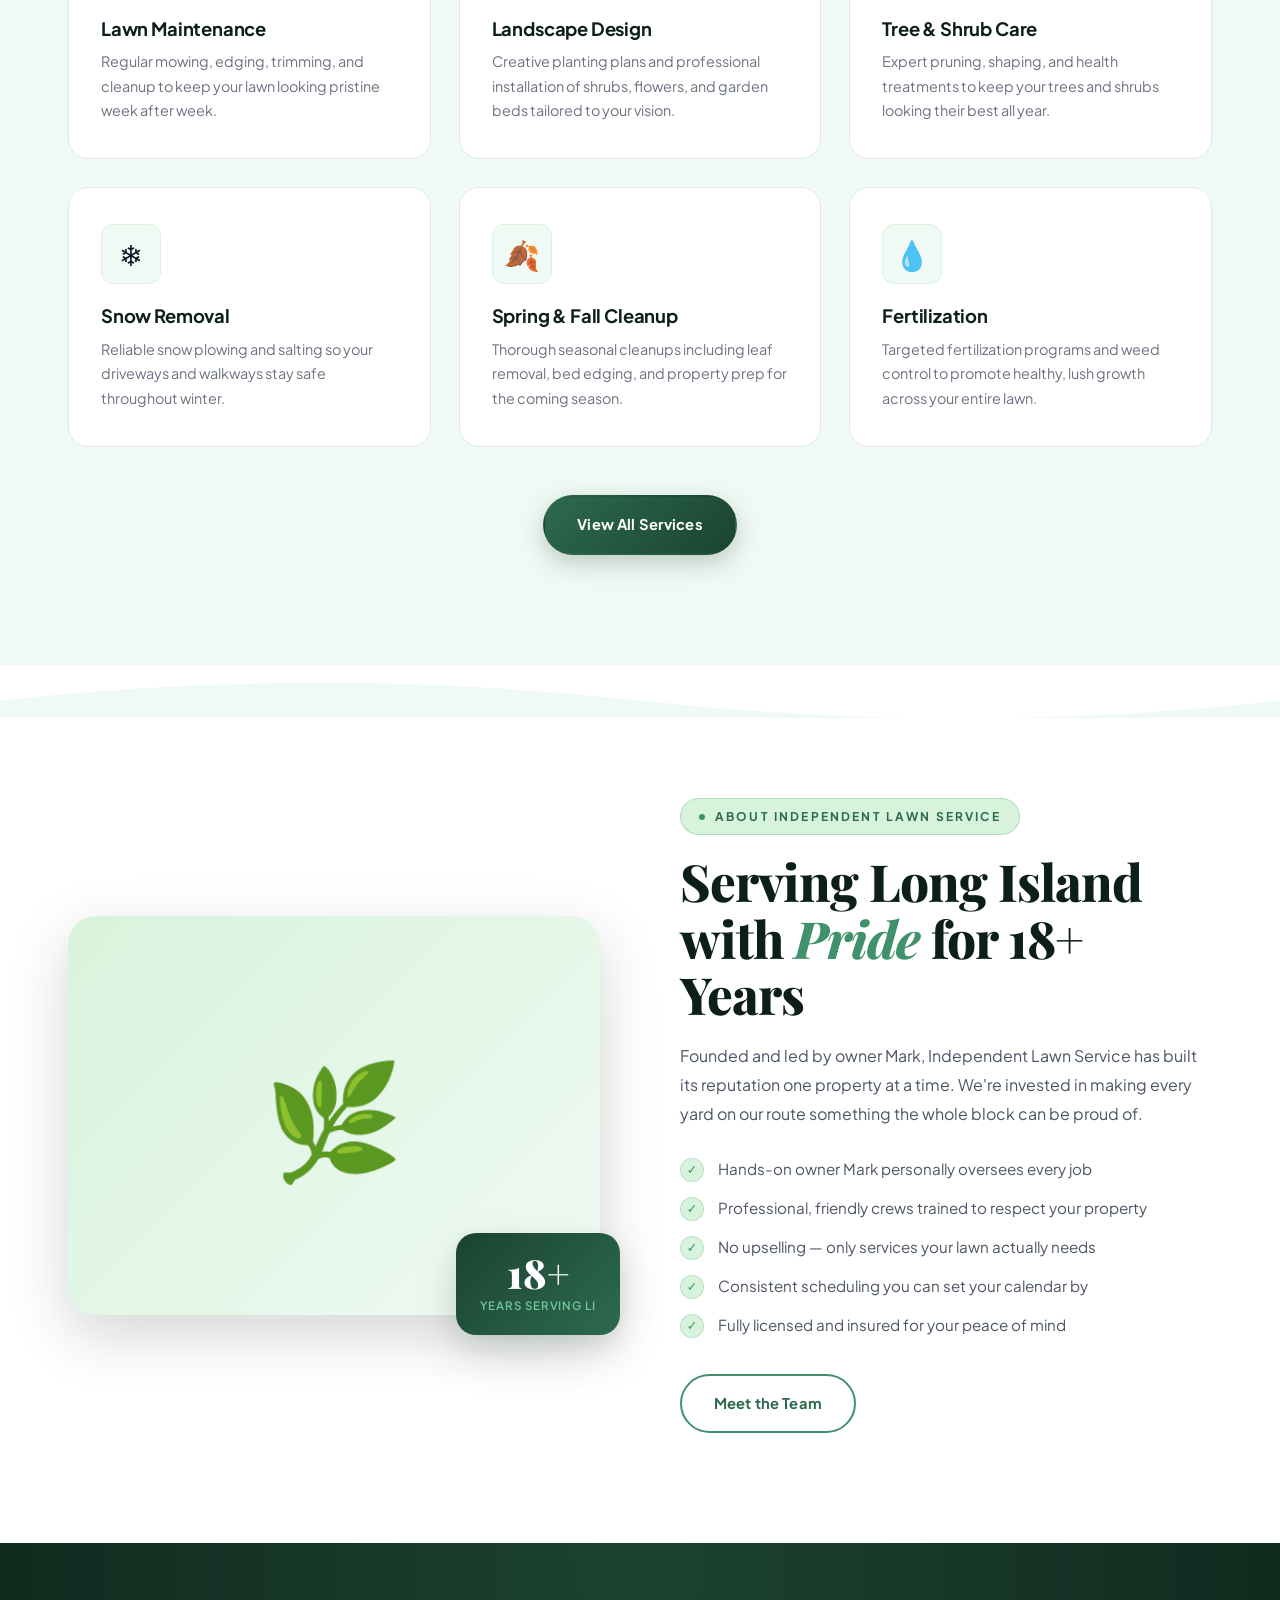
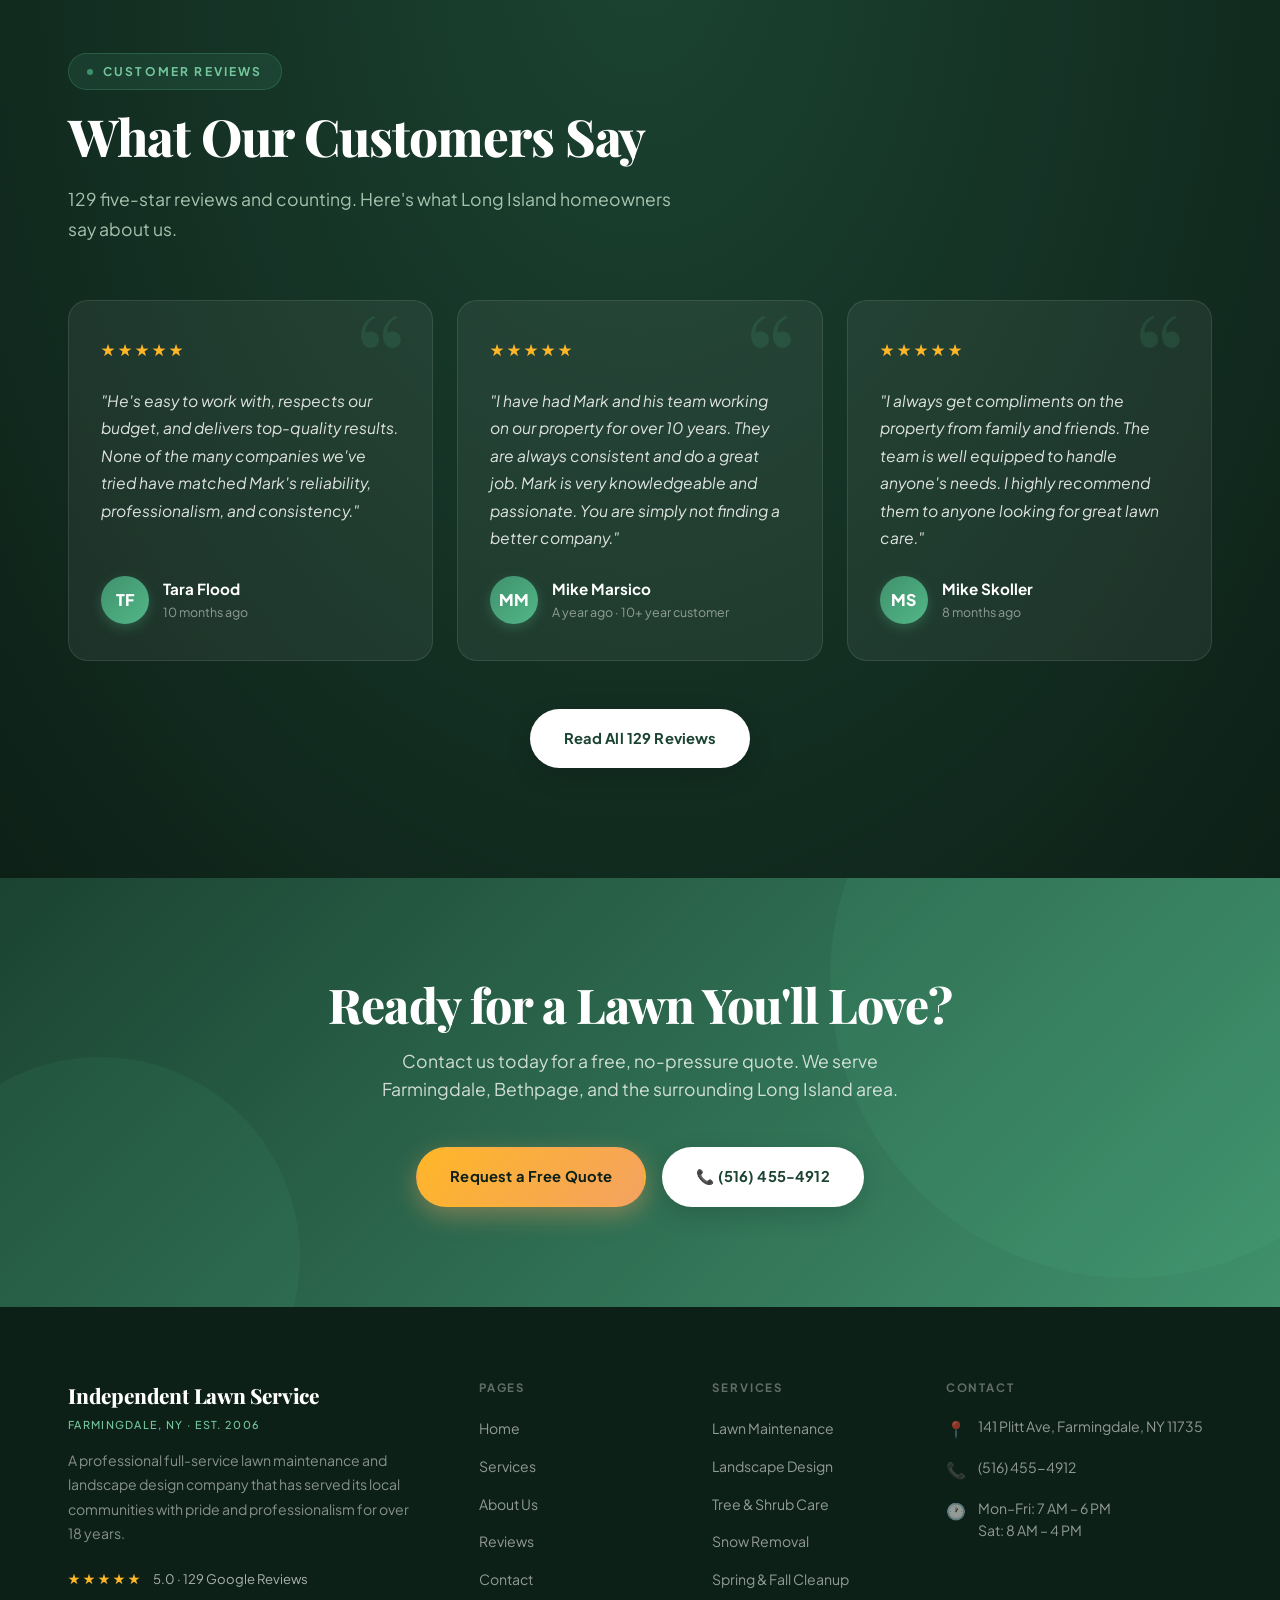
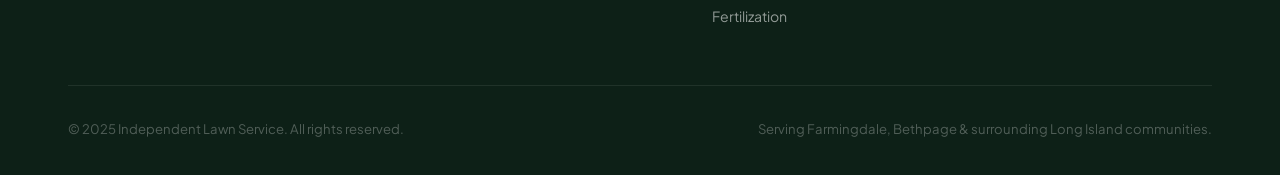
==== commit c0f71233: "Redesign website with premium UI using UI/UX Pro Max skill principles - Google Fonts: Playfair Displ" ====
--- a/index.html
+++ b/index.html
@@ -5,16 +5,18 @@
   <meta name="viewport" content="width=device-width, initial-scale=1.0" />
   <title>Independent Lawn Service | Farmingdale, NY</title>
   <meta name="description" content="Professional full-service lawn maintenance and landscape design serving Farmingdale, Bethpage, and surrounding Long Island communities for over 18 years." />
+  <link rel="preconnect" href="https://fonts.googleapis.com" />
+  <link rel="preconnect" href="https://fonts.gstatic.com" crossorigin />
+  <link href="https://fonts.googleapis.com/css2?family=Playfair+Display:ital,wght@0,700;0,800;0,900;1,700;1,800&family=Plus+Jakarta+Sans:wght@400;500;600;700;800&display=swap" rel="stylesheet" />
   <link rel="stylesheet" href="css/styles.css" />
 </head>
 <body>
 
-  <!-- NAV -->
   <nav class="nav">
     <div class="container nav__inner">
       <a href="index.html" class="nav__logo">
         Independent Lawn Service
-        <span>Farmingdale, NY · Est. 2006</span>
+        <span>Farmingdale, NY &middot; Est. 2006</span>
       </a>
       <button class="nav__burger" aria-label="Open menu" aria-expanded="false">
         <span></span><span></span><span></span>
@@ -31,37 +33,32 @@
 
   <!-- HERO -->
   <section class="hero">
+    <div class="hero__bg"></div>
+    <div class="hero__overlay"></div>
     <div class="container">
       <div class="hero__content">
-        <div class="hero__badge">
-          &#9733; 5.0 · 129 Google Reviews
-        </div>
+        <div class="hero__badge">&#11088; Rated 5.0 &middot; 129 Google Reviews</div>
         <h1 class="hero__title">
           Your Property,<br>
           <em>Perfectly Maintained.</em>
         </h1>
-        <p class="hero__sub">
-          Full-service lawn maintenance and landscape design serving Long Island for over 18 years.
-          Reliable, professional, and passionate about every property we touch.
-        </p>
+        <p class="hero__sub">Full-service lawn maintenance and landscape design serving Long Island for over 18 years. Reliable, professional, and passionate about every property we touch.</p>
         <div class="hero__actions">
           <a href="contact.html" class="btn btn-gold">Get a Free Quote</a>
           <a href="services.html" class="btn btn-white">Our Services</a>
         </div>
-        <div class="hero__trust">
-          <div class="hero__rating">
-            <div class="hero__rating-score">5.0</div>
-            <div>
-              <div class="stars">&#9733;&#9733;&#9733;&#9733;&#9733;</div>
-              <div class="hero__rating-detail">129 Google Reviews</div>
-            </div>
-          </div>
-          <div class="hero__stat">
-            <strong>18+</strong>
+        <div class="hero__stats">
+          <div class="hero__stat">
+            <span class="stars">&#9733;&#9733;&#9733;&#9733;&#9733;</span>
+            <strong>5.0</strong>
+            <span>129 Reviews</span>
+          </div>
+          <div class="hero__stat">
+            <strong class="counter" data-target="18">18</strong>
             <span>Years in Business</span>
           </div>
           <div class="hero__stat">
-            <strong>500+</strong>
+            <strong class="counter" data-target="500">500</strong>
             <span>Happy Customers</span>
           </div>
           <div class="hero__stat">
@@ -73,48 +70,48 @@
     </div>
   </section>
 
-  <!-- HIGHLIGHT BAR -->
+  <!-- WAVE -->
+  <div class="wave" style="background:var(--green-dark); margin-top:-1px;">
+    <svg viewBox="0 0 1440 60" xmlns="http://www.w3.org/2000/svg" preserveAspectRatio="none">
+      <path d="M0,60 L0,30 Q180,0 360,30 Q540,60 720,30 Q900,0 1080,30 Q1260,60 1440,30 L1440,60 Z" fill="#ffffff"/>
+    </svg>
+  </div>
+
+  <!-- HIGHLIGHTS -->
   <div class="highlights">
     <div class="container highlights__inner">
       <div class="highlight-item">
         <div class="highlight-item__icon">&#128222;</div>
-        <div>
-          <strong>Always Responsive</strong>
-          <span>Calls back before you hang up</span>
-        </div>
+        <div><strong>Always Responsive</strong><span>Calls back before you hang up</span></div>
       </div>
       <div class="highlight-item">
         <div class="highlight-item__icon">&#128200;</div>
-        <div>
-          <strong>Fair & Transparent Pricing</strong>
-          <span>Respects your budget</span>
-        </div>
+        <div><strong>Fair &amp; Transparent Pricing</strong><span>Respects your budget always</span></div>
       </div>
       <div class="highlight-item">
         <div class="highlight-item__icon">&#127970;</div>
-        <div>
-          <strong>Family Owned</strong>
-          <span>18+ years serving Long Island</span>
-        </div>
-      </div>
-      <div class="highlight-item">
-        <div class="highlight-item__icon">&#10003;</div>
-        <div>
-          <strong>Licensed & Insured</strong>
-          <span>Professional crew, every visit</span>
-        </div>
-      </div>
-    </div>
-  </div>
-
-  <!-- SERVICES OVERVIEW -->
-  <section class="section">
+        <div><strong>Family Owned</strong><span>18+ years serving Long Island</span></div>
+      </div>
+      <div class="highlight-item">
+        <div class="highlight-item__icon">&#9989;</div>
+        <div><strong>Licensed &amp; Insured</strong><span>Professional crew, every visit</span></div>
+      </div>
+    </div>
+  </div>
+
+  <!-- WAVE -->
+  <div class="wave" style="background:var(--green-dark);">
+    <svg viewBox="0 0 1440 60" xmlns="http://www.w3.org/2000/svg" preserveAspectRatio="none">
+      <path d="M0,0 Q360,60 720,0 Q1080,60 1440,0 L1440,60 L0,60 Z" fill="#F0FAF4"/>
+    </svg>
+  </div>
+
+  <!-- SERVICES -->
+  <section class="section section--alt" style="padding-top:56px;">
     <div class="container">
       <div class="tag">What We Do</div>
-      <h2 class="section-heading">Full-Service Lawn &amp; Landscape Care</h2>
-      <p class="section-sub">
-        From weekly mowing to full landscape transformations and winter snow removal, we handle it all so you don't have to.
-      </p>
+      <h2 class="section-heading">Full-Service Lawn &amp; <em>Landscape Care</em></h2>
+      <p class="section-sub">From weekly mowing to full landscape transformations and winter snow removal — we handle it all so you don't have to.</p>
       <div class="services-grid">
         <div class="service-card">
           <div class="service-card__icon">&#9978;</div>
@@ -124,7 +121,7 @@
         <div class="service-card">
           <div class="service-card__icon">&#127807;</div>
           <h3 class="service-card__title">Landscape Design</h3>
-          <p class="service-card__desc">Creative planting plans and professional installation of shrubs, flowers, and garden beds tailored to your property.</p>
+          <p class="service-card__desc">Creative planting plans and professional installation of shrubs, flowers, and garden beds tailored to your vision.</p>
         </div>
         <div class="service-card">
           <div class="service-card__icon">&#127795;</div>
@@ -134,38 +131,47 @@
         <div class="service-card">
           <div class="service-card__icon">&#10052;</div>
           <h3 class="service-card__title">Snow Removal</h3>
-          <p class="service-card__desc">Reliable snow plowing and salting so your driveways and walkways stay safe throughout the winter season.</p>
-        </div>
-        <div class="service-card">
-          <div class="service-card__icon">&#127807;</div>
+          <p class="service-card__desc">Reliable snow plowing and salting so your driveways and walkways stay safe throughout winter.</p>
+        </div>
+        <div class="service-card">
+          <div class="service-card__icon">&#127810;</div>
           <h3 class="service-card__title">Spring &amp; Fall Cleanup</h3>
           <p class="service-card__desc">Thorough seasonal cleanups including leaf removal, bed edging, and property prep for the coming season.</p>
         </div>
         <div class="service-card">
           <div class="service-card__icon">&#128167;</div>
-          <h3 class="service-card__title">Irrigation &amp; Fertilization</h3>
-          <p class="service-card__desc">Targeted fertilization programs and irrigation checks to promote healthy, lush growth across your lawn.</p>
-        </div>
-      </div>
-      <div style="margin-top:40px; text-align:center;">
+          <h3 class="service-card__title">Fertilization</h3>
+          <p class="service-card__desc">Targeted fertilization programs and weed control to promote healthy, lush growth across your entire lawn.</p>
+        </div>
+      </div>
+      <div style="margin-top:48px; text-align:center;">
         <a href="services.html" class="btn btn-primary">View All Services</a>
       </div>
     </div>
   </section>
 
-  <!-- ABOUT STRIP -->
-  <section class="section section--alt">
+  <!-- WAVE -->
+  <div class="wave" style="background:var(--green-tint);">
+    <svg viewBox="0 0 1440 60" xmlns="http://www.w3.org/2000/svg" preserveAspectRatio="none">
+      <path d="M0,0 L0,40 Q360,0 720,40 Q1080,80 1440,40 L1440,0 Z" fill="#ffffff"/>
+    </svg>
+  </div>
+
+  <!-- ABOUT -->
+  <section class="section" style="padding-top:80px;">
     <div class="container">
       <div class="about-strip">
-        <div class="about-strip__img-wrap" aria-hidden="true">&#127807;</div>
+        <div class="about-strip__visual">
+          <div class="about-strip__img-wrap" aria-hidden="true">&#127807;</div>
+          <div class="about-strip__badge">
+            <strong>18+</strong>
+            <span>Years Serving LI</span>
+          </div>
+        </div>
         <div>
           <div class="tag">About Independent Lawn Service</div>
-          <h2 class="section-heading">Serving Long Island with Pride for 18+ Years</h2>
-          <p style="color:var(--text-mid); margin-bottom:8px;">
-            Founded and led by owner Mark, Independent Lawn Service has built its reputation one property at a time.
-            We're not just a landscaping company — we're your neighbors, invested in making every yard on our route
-            something the whole block can be proud of.
-          </p>
+          <h2 class="section-heading">Serving Long Island with <em>Pride</em> for 18+ Years</h2>
+          <p style="color:var(--gray-600); margin-bottom:8px; line-height:1.8;">Founded and led by owner Mark, Independent Lawn Service has built its reputation one property at a time. We're invested in making every yard on our route something the whole block can be proud of.</p>
           <ul class="about-strip__list">
             <li>Hands-on owner Mark personally oversees every job</li>
             <li>Professional, friendly crews trained to respect your property</li>
@@ -184,7 +190,7 @@
     <div class="container">
       <div class="tag">Customer Reviews</div>
       <h2 class="section-heading">What Our Customers Say</h2>
-      <p class="section-sub">129 five-star reviews and counting. Here's what Long Island homeowners and businesses say about us.</p>
+      <p class="section-sub">129 five-star reviews and counting. Here's what Long Island homeowners say about us.</p>
       <div class="testimonials-grid">
         <div class="testimonial-card">
           <div class="stars">&#9733;&#9733;&#9733;&#9733;&#9733;</div>
@@ -204,7 +210,7 @@
             <div class="testimonial-card__avatar">MM</div>
             <div>
               <div class="testimonial-card__name">Mike Marsico</div>
-              <div class="testimonial-card__meta">A year ago · 10+ year customer</div>
+              <div class="testimonial-card__meta">A year ago &middot; 10+ year customer</div>
             </div>
           </div>
         </div>
@@ -220,13 +226,13 @@
           </div>
         </div>
       </div>
-      <div style="margin-top:40px; text-align:center;">
+      <div style="margin-top:48px; text-align:center;">
         <a href="reviews.html" class="btn btn-white">Read All 129 Reviews</a>
       </div>
     </div>
   </section>
 
-  <!-- CTA BANNER -->
+  <!-- CTA -->
   <section class="cta-banner">
     <div class="container">
       <h2>Ready for a Lawn You'll Love?</h2>
@@ -238,19 +244,18 @@
     </div>
   </section>
 
-  <!-- FOOTER -->
   <footer class="footer">
     <div class="container">
       <div class="footer__grid">
         <div>
           <a class="footer__logo" href="index.html">
             Independent Lawn Service
-            <span>Farmingdale, NY · Est. 2006</span>
+            <span>Farmingdale, NY &middot; Est. 2006</span>
           </a>
           <p class="footer__desc">A professional full-service lawn maintenance and landscape design company that has served its local communities with pride and professionalism for over 18 years.</p>
           <div class="footer__rating">
             <span class="stars">&#9733;&#9733;&#9733;&#9733;&#9733;</span>
-            <span>5.0 · 129 Google Reviews</span>
+            <span>5.0 &middot; 129 Google Reviews</span>
           </div>
         </div>
         <div>
@@ -276,18 +281,9 @@
         </div>
         <div>
           <div class="footer__heading">Contact</div>
-          <div class="footer__contact-item">
-            <span>&#128205;</span>
-            <span>141 Plitt Ave, Farmingdale, NY 11735</span>
-          </div>
-          <div class="footer__contact-item">
-            <span>&#128222;</span>
-            <a href="tel:5164554912" style="color:rgba(255,255,255,.6)">(516) 455-4912</a>
-          </div>
-          <div class="footer__contact-item">
-            <span>&#128336;</span>
-            <span>Mon–Fri: 7 AM – 6 PM<br>Sat: 8 AM – 4 PM</span>
-          </div>
+          <div class="footer__contact-item"><span>&#128205;</span><span>141 Plitt Ave, Farmingdale, NY 11735</span></div>
+          <div class="footer__contact-item"><span>&#128222;</span><a href="tel:5164554912" style="color:rgba(255,255,255,.55)">(516) 455-4912</a></div>
+          <div class="footer__contact-item"><span>&#128336;</span><span>Mon–Fri: 7 AM – 6 PM<br>Sat: 8 AM – 4 PM</span></div>
         </div>
       </div>
       <div class="footer__bottom">
--- a/css/styles.css
+++ b/css/styles.css
@@ -1,178 +1,228 @@
-/* ============================================================
-   Independent Lawn Service — Global Styles
-   ============================================================ */
-
-/* ---------- Reset & Base ---------- */
+@import url('https://fonts.googleapis.com/css2?family=Playfair+Display:wght@700;800;900&family=Plus+Jakarta+Sans:wght@400;500;600;700;800&display=swap');
+
 *, *::before, *::after { box-sizing: border-box; margin: 0; padding: 0; }
 
 :root {
-  --green-dark:   #1a4a1e;
-  --green-mid:    #2d7a35;
-  --green-light:  #4caf50;
-  --green-pale:   #e8f5e9;
-  --gold:         #f5a623;
-  --gold-light:   #fdf3dc;
-  --text-dark:    #1c1c1c;
-  --text-mid:     #444;
-  --text-light:   #666;
-  --white:        #ffffff;
-  --off-white:    #f9f9f7;
-  --border:       #dde8dd;
-  --shadow-sm:    0 2px 8px rgba(0,0,0,.08);
-  --shadow-md:    0 6px 24px rgba(0,0,0,.12);
-  --radius:       10px;
-  --nav-h:        72px;
-  --transition:   .25s ease;
-}
-
-html { scroll-behavior: smooth; font-size: 16px; }
+  --forest:       #0D2017;
+  --green-dark:   #1B4332;
+  --green-deep:   #2D6A4F;
+  --green-mid:    #40916C;
+  --green-bright: #52B788;
+  --green-light:  #74C69D;
+  --green-pale:   #D8F3DC;
+  --green-tint:   #F0FAF4;
+  --amber:        #F4A261;
+  --amber-dark:   #E76F51;
+  --amber-light:  #FDEFD6;
+  --gold:         #FFB627;
+  --white:        #FFFFFF;
+  --off-white:    #FAFBFA;
+  --gray-50:      #F9FAFB;
+  --gray-100:     #F3F4F6;
+  --gray-200:     #E5E7EB;
+  --gray-300:     #D1D5DB;
+  --gray-400:     #9CA3AF;
+  --gray-500:     #6B7280;
+  --gray-600:     #4B5563;
+  --gray-700:     #374151;
+  --gray-800:     #1F2937;
+  --gray-900:     #111827;
+
+  --shadow-sm:  0 1px 2px rgba(13,32,23,.06), 0 1px 3px rgba(13,32,23,.08);
+  --shadow-md:  0 4px 6px rgba(13,32,23,.05), 0 10px 20px rgba(13,32,23,.08);
+  --shadow-lg:  0 10px 25px rgba(13,32,23,.08), 0 20px 48px rgba(13,32,23,.12);
+  --shadow-xl:  0 20px 60px rgba(13,32,23,.18);
+  --shadow-glow: 0 0 0 1px rgba(64,145,108,.15), 0 20px 40px rgba(27,67,50,.12);
+
+  --radius-sm:  6px;
+  --radius:     12px;
+  --radius-lg:  20px;
+  --radius-xl:  28px;
+
+  --nav-h: 80px;
+  --easing: cubic-bezier(.4, 0, .2, 1);
+  --ease-out: cubic-bezier(.16, 1, .3, 1);
+}
+
+html { scroll-behavior: smooth; font-size: 16px; -webkit-font-smoothing: antialiased; }
 
 body {
-  font-family: 'Segoe UI', system-ui, -apple-system, sans-serif;
-  color: var(--text-dark);
-  background: var(--white);
-  line-height: 1.65;
+  font-family: 'Plus Jakarta Sans', system-ui, -apple-system, sans-serif;
+  color: var(--gray-900);
+  background: var(--white);
+  line-height: 1.6;
+  font-weight: 400;
 }
 
 img { display: block; max-width: 100%; }
-a  { color: var(--green-mid); text-decoration: none; }
+a  { color: var(--green-deep); text-decoration: none; transition: color .25s var(--easing); }
 a:hover { color: var(--green-dark); }
 
-/* ---------- Utilities ---------- */
-.container { max-width: 1160px; margin-inline: auto; padding-inline: 24px; }
-.section    { padding-block: 80px; }
-.section--alt { background: var(--off-white); }
-.section--dark { background: var(--green-dark); color: var(--white); }
+h1, h2, h3, h4 { font-family: 'Playfair Display', Georgia, serif; font-weight: 800; letter-spacing: -.02em; line-height: 1.1; color: var(--forest); }
+h3, h4 { font-family: 'Plus Jakarta Sans', sans-serif; font-weight: 700; letter-spacing: -.01em; }
+
+.container { max-width: 1200px; margin-inline: auto; padding-inline: 28px; }
+.section { padding-block: 110px; position: relative; }
+.section--alt { background: var(--green-tint); }
+.section--dark { background: radial-gradient(ellipse at top, #1B4332 0%, #0D2017 100%); color: var(--white); }
+.section--dark h2, .section--dark h3 { color: var(--white); }
 
 .tag {
-  display: inline-block;
+  display: inline-flex;
+  align-items: center;
+  gap: 10px;
   font-size: .75rem;
   font-weight: 700;
-  letter-spacing: .12em;
+  letter-spacing: .18em;
   text-transform: uppercase;
-  color: var(--green-mid);
-  margin-bottom: 12px;
-}
-.section--dark .tag { color: var(--green-light); }
+  color: var(--green-deep);
+  margin-bottom: 18px;
+  padding: 8px 18px;
+  background: var(--green-pale);
+  border-radius: 100px;
+  border: 1px solid rgba(64,145,108,.25);
+}
+.tag::before {
+  content: '';
+  width: 6px; height: 6px;
+  border-radius: 50%;
+  background: var(--green-mid);
+  animation: pulse 2.5s ease-in-out infinite;
+}
+@keyframes pulse { 0%,100% { opacity: 1; } 50% { opacity: .4; } }
+
+.section--dark .tag {
+  background: rgba(82,183,136,.12);
+  color: var(--green-light);
+  border-color: rgba(82,183,136,.25);
+}
 
 .section-heading {
-  font-size: clamp(1.75rem, 3vw, 2.5rem);
-  font-weight: 700;
-  line-height: 1.2;
-  margin-bottom: 16px;
-}
+  font-size: clamp(2rem, 4vw, 3.25rem);
+  margin-bottom: 20px;
+  max-width: 760px;
+}
+.section-heading em { font-style: italic; color: var(--green-mid); font-family: 'Playfair Display', serif; }
 
 .section-sub {
-  font-size: 1.05rem;
-  color: var(--text-light);
-  max-width: 600px;
-  margin-bottom: 48px;
-}
-.section--dark .section-sub { color: #b8d9ba; }
-
+  font-size: 1.1rem;
+  color: var(--gray-600);
+  max-width: 620px;
+  margin-bottom: 56px;
+  line-height: 1.7;
+}
+.section--dark .section-sub { color: rgba(216,243,220,.75); }
+
+/* ---------- Buttons ---------- */
 .btn {
   display: inline-flex;
   align-items: center;
-  gap: 8px;
-  padding: 14px 28px;
-  border-radius: 6px;
-  font-size: .95rem;
-  font-weight: 600;
+  justify-content: center;
+  gap: 10px;
+  padding: 16px 32px;
+  border-radius: 100px;
+  font-family: inherit;
+  font-size: .92rem;
+  font-weight: 700;
+  letter-spacing: .01em;
   cursor: pointer;
   border: 2px solid transparent;
-  transition: background var(--transition), color var(--transition), border-color var(--transition), transform var(--transition);
+  transition: all .3s var(--easing);
   text-decoration: none;
+  position: relative;
+  overflow: hidden;
+  white-space: nowrap;
 }
 .btn:hover { transform: translateY(-2px); }
 
 .btn-primary {
-  background: var(--green-mid);
+  background: linear-gradient(135deg, var(--green-deep), var(--green-dark));
   color: var(--white);
-  border-color: var(--green-mid);
-}
-.btn-primary:hover { background: var(--green-dark); border-color: var(--green-dark); color: var(--white); }
+  box-shadow: 0 8px 24px rgba(27,67,50,.25);
+}
+.btn-primary:hover {
+  box-shadow: 0 12px 32px rgba(27,67,50,.4);
+  color: var(--white);
+}
 
 .btn-outline {
   background: transparent;
-  color: var(--green-mid);
+  color: var(--green-deep);
   border-color: var(--green-mid);
 }
-.btn-outline:hover { background: var(--green-mid); color: var(--white); }
+.btn-outline:hover { background: var(--green-deep); color: var(--white); border-color: var(--green-deep); }
 
 .btn-white {
   background: var(--white);
   color: var(--green-dark);
-  border-color: var(--white);
-}
-.btn-white:hover { background: var(--green-pale); border-color: var(--green-pale); color: var(--green-dark); }
+  box-shadow: 0 8px 24px rgba(0,0,0,.15);
+}
+.btn-white:hover { background: var(--green-pale); color: var(--green-dark); }
 
 .btn-gold {
-  background: var(--gold);
-  color: var(--text-dark);
-  border-color: var(--gold);
-}
-.btn-gold:hover { background: #e0941a; border-color: #e0941a; color: var(--white); }
-
-/* Stars */
-.stars { color: var(--gold); font-size: 1rem; letter-spacing: 2px; }
-
-/* ---------- Navigation ---------- */
+  background: linear-gradient(135deg, #FFB627, #F4A261);
+  color: var(--forest);
+  box-shadow: 0 8px 24px rgba(244,162,97,.4);
+}
+.btn-gold:hover {
+  box-shadow: 0 12px 32px rgba(244,162,97,.55);
+  color: var(--forest);
+}
+
+.stars { color: var(--gold); font-size: 1rem; letter-spacing: 3px; }
+
+/* ---------- Nav ---------- */
 .nav {
   position: sticky;
   top: 0;
   z-index: 999;
-  background: var(--white);
   height: var(--nav-h);
-  box-shadow: 0 1px 0 var(--border), var(--shadow-sm);
-  display: flex;
-  align-items: center;
-}
-
-.nav__inner {
-  display: flex;
-  align-items: center;
-  justify-content: space-between;
-  width: 100%;
-}
-
+  display: flex;
+  align-items: center;
+  background: rgba(255,255,255,.85);
+  backdrop-filter: saturate(180%) blur(18px);
+  -webkit-backdrop-filter: saturate(180%) blur(18px);
+  border-bottom: 1px solid rgba(64,145,108,.12);
+}
+.nav__inner { display: flex; align-items: center; justify-content: space-between; width: 100%; }
 .nav__logo {
   display: flex;
   flex-direction: column;
   line-height: 1.1;
+  font-family: 'Playfair Display', serif;
   font-weight: 800;
-  color: var(--green-dark);
-  font-size: 1.1rem;
-  text-decoration: none;
-}
-.nav__logo span { font-size: .7rem; font-weight: 400; color: var(--text-light); letter-spacing: .05em; }
-
-.nav__links {
-  display: flex;
-  align-items: center;
-  gap: 32px;
-  list-style: none;
-}
-
+  color: var(--forest);
+  font-size: 1.25rem;
+  letter-spacing: -.01em;
+}
+.nav__logo span {
+  font-family: 'Plus Jakarta Sans', sans-serif;
+  font-size: .68rem;
+  font-weight: 500;
+  color: var(--green-mid);
+  letter-spacing: .14em;
+  text-transform: uppercase;
+  margin-top: 3px;
+}
+.nav__links { display: flex; align-items: center; gap: 36px; list-style: none; }
 .nav__links a {
-  font-size: .9rem;
-  font-weight: 500;
-  color: var(--text-mid);
-  transition: color var(--transition);
+  font-size: .88rem;
+  font-weight: 600;
+  color: var(--gray-700);
   position: relative;
-  padding-bottom: 4px;
+  padding: 6px 0;
 }
 .nav__links a::after {
   content: '';
   position: absolute;
   bottom: 0; left: 0;
   width: 0; height: 2px;
-  background: var(--green-mid);
-  transition: width var(--transition);
+  background: linear-gradient(90deg, var(--green-mid), var(--green-bright));
+  transition: width .35s var(--easing);
 }
 .nav__links a:hover, .nav__links a.active { color: var(--green-dark); }
 .nav__links a:hover::after, .nav__links a.active::after { width: 100%; }
-
-.nav__cta { margin-left: 16px; padding: 10px 20px; font-size: .85rem; }
+.nav__cta { margin-left: 8px; padding: 12px 24px; font-size: .82rem; }
 
 .nav__burger {
   display: none;
@@ -181,18 +231,17 @@
   background: none;
   border: none;
   cursor: pointer;
-  padding: 4px;
+  padding: 6px;
 }
 .nav__burger span {
   display: block;
-  width: 24px; height: 2px;
-  background: var(--green-dark);
+  width: 26px; height: 2px;
+  background: var(--forest);
   border-radius: 2px;
-  transition: transform var(--transition), opacity var(--transition);
-}
-
-/* Mobile nav */
-@media (max-width: 768px) {
+  transition: all .3s var(--easing);
+}
+
+@media (max-width: 900px) {
   .nav__burger { display: flex; }
   .nav__links {
     display: none;
@@ -201,306 +250,421 @@
     background: var(--white);
     flex-direction: column;
     gap: 0;
-    border-top: 1px solid var(--border);
-    box-shadow: var(--shadow-md);
-    padding-bottom: 16px;
+    border-top: 1px solid var(--gray-200);
+    box-shadow: var(--shadow-lg);
+    padding-bottom: 20px;
   }
   .nav__links.open { display: flex; }
   .nav__links li { width: 100%; }
-  .nav__links a { display: block; padding: 14px 24px; border-bottom: 1px solid var(--border); }
+  .nav__links a { display: block; padding: 16px 28px; border-bottom: 1px solid var(--gray-100); }
   .nav__links a::after { display: none; }
-  .nav__cta { margin: 12px 24px 0; width: calc(100% - 48px); justify-content: center; }
+  .nav__cta { margin: 16px 28px 0; width: calc(100% - 56px); }
 }
 
 /* ---------- Hero ---------- */
 .hero {
+  position: relative;
+  min-height: calc(100vh - var(--nav-h));
+  display: flex;
+  align-items: center;
+  overflow: hidden;
+  background: var(--forest);
+}
+.hero__bg {
+  position: absolute;
+  inset: 0;
   background:
-    linear-gradient(135deg, rgba(26,74,30,.82) 0%, rgba(26,74,30,.6) 60%, rgba(26,74,30,.3) 100%),
-    url('https://images.unsplash.com/photo-1558618666-fcd25c85cd64?w=1600&q=80') center/cover no-repeat;
-  min-height: calc(100vh - var(--nav-h));
-  display: flex;
-  align-items: center;
-  color: var(--white);
+    url('https://images.unsplash.com/photo-1558618666-fcd25c85cd64?w=1800&q=85') center/cover no-repeat;
+  transform: scale(1.05);
+  animation: heroZoom 20s ease-in-out infinite alternate;
+}
+@keyframes heroZoom { from { transform: scale(1.05); } to { transform: scale(1.12); } }
+.hero__overlay {
+  position: absolute;
+  inset: 0;
+  background: linear-gradient(125deg, rgba(13,32,23,.92) 0%, rgba(27,67,50,.75) 50%, rgba(45,106,79,.45) 100%);
+}
+.hero__content {
+  position: relative;
+  z-index: 2;
+  max-width: 760px;
   padding-block: 80px;
 }
-
-.hero__content { max-width: 680px; }
-
 .hero__badge {
   display: inline-flex;
   align-items: center;
-  gap: 8px;
-  background: rgba(255,255,255,.15);
-  border: 1px solid rgba(255,255,255,.3);
-  backdrop-filter: blur(4px);
+  gap: 10px;
+  background: rgba(255,255,255,.1);
+  backdrop-filter: blur(12px);
+  border: 1px solid rgba(255,255,255,.2);
   border-radius: 100px;
-  padding: 6px 16px;
-  font-size: .8rem;
-  font-weight: 600;
-  letter-spacing: .08em;
+  padding: 8px 20px;
+  font-size: .78rem;
+  font-weight: 700;
+  letter-spacing: .15em;
   text-transform: uppercase;
-  color: #c8f0ca;
+  color: var(--green-light);
+  margin-bottom: 28px;
+}
+.hero__badge::before {
+  content: '';
+  width: 7px; height: 7px;
+  border-radius: 50%;
+  background: var(--green-light);
+  animation: pulse 2s ease-in-out infinite;
+}
+.hero__title {
+  font-size: clamp(2.8rem, 6vw, 5rem);
+  color: var(--white);
   margin-bottom: 24px;
-}
-
-.hero__title {
-  font-size: clamp(2.2rem, 5vw, 3.8rem);
-  font-weight: 800;
-  line-height: 1.1;
-  margin-bottom: 20px;
-}
-.hero__title em { color: #7ed47f; font-style: normal; }
-
+  line-height: 1.05;
+}
+.hero__title em {
+  font-style: italic;
+  color: var(--green-light);
+}
 .hero__sub {
-  font-size: 1.1rem;
-  color: rgba(255,255,255,.85);
-  margin-bottom: 36px;
-  max-width: 520px;
-}
-
-.hero__actions { display: flex; gap: 16px; flex-wrap: wrap; }
-
-.hero__trust {
-  margin-top: 48px;
-  display: flex;
-  align-items: center;
-  gap: 24px;
+  font-size: 1.15rem;
+  color: rgba(255,255,255,.78);
+  max-width: 540px;
+  margin-bottom: 44px;
+  line-height: 1.75;
+  font-weight: 400;
+}
+.hero__actions { display: flex; gap: 16px; flex-wrap: wrap; margin-bottom: 64px; }
+
+/* Glass stat cards */
+.hero__stats {
+  display: flex;
+  gap: 16px;
   flex-wrap: wrap;
 }
-
-.hero__rating {
-  display: flex;
-  align-items: center;
-  gap: 10px;
-  background: rgba(255,255,255,.12);
-  border: 1px solid rgba(255,255,255,.2);
-  border-radius: 8px;
-  padding: 10px 18px;
-}
-.hero__rating-score { font-size: 1.6rem; font-weight: 800; line-height: 1; }
-.hero__rating-detail { font-size: .75rem; color: rgba(255,255,255,.75); }
-
-.hero__stat { text-align: center; }
-.hero__stat strong { display: block; font-size: 1.5rem; font-weight: 800; color: #7ed47f; }
-.hero__stat span { font-size: .75rem; color: rgba(255,255,255,.7); }
-
-/* ---------- Highlight Bar ---------- */
+.hero__stat {
+  background: rgba(255,255,255,.09);
+  backdrop-filter: blur(16px);
+  -webkit-backdrop-filter: blur(16px);
+  border: 1px solid rgba(255,255,255,.15);
+  border-radius: var(--radius);
+  padding: 20px 28px;
+  min-width: 140px;
+}
+.hero__stat strong {
+  display: block;
+  font-family: 'Playfair Display', serif;
+  font-size: 2.2rem;
+  font-weight: 900;
+  color: var(--white);
+  line-height: 1;
+  margin-bottom: 4px;
+}
+.hero__stat span {
+  font-size: .75rem;
+  color: rgba(255,255,255,.65);
+  font-weight: 500;
+  letter-spacing: .05em;
+  text-transform: uppercase;
+}
+.hero__stat .stars { font-size: .85rem; letter-spacing: 2px; display: block; margin-bottom: 4px; }
+
+/* Wave divider */
+.wave { line-height: 0; overflow: hidden; }
+.wave svg { display: block; width: 100%; }
+
+/* ---------- Highlights Bar ---------- */
 .highlights {
   background: var(--green-dark);
-  padding: 0;
+  position: relative;
+  z-index: 1;
 }
 .highlights__inner {
   display: grid;
-  grid-template-columns: repeat(auto-fit, minmax(200px, 1fr));
+  grid-template-columns: repeat(auto-fit, minmax(220px, 1fr));
 }
 .highlight-item {
   display: flex;
   align-items: center;
-  gap: 14px;
-  padding: 24px;
-  border-right: 1px solid rgba(255,255,255,.1);
+  gap: 16px;
+  padding: 28px 24px;
+  border-right: 1px solid rgba(255,255,255,.08);
   color: var(--white);
+  transition: background .3s var(--easing);
 }
 .highlight-item:last-child { border-right: none; }
-.highlight-item__icon { font-size: 1.6rem; flex-shrink: 0; }
-.highlight-item strong { display: block; font-size: .95rem; }
-.highlight-item span { font-size: .8rem; color: #8ec98f; }
+.highlight-item:hover { background: rgba(255,255,255,.05); }
+.highlight-item__icon {
+  width: 48px; height: 48px;
+  border-radius: var(--radius-sm);
+  background: rgba(82,183,136,.18);
+  display: flex;
+  align-items: center;
+  justify-content: center;
+  font-size: 1.5rem;
+  flex-shrink: 0;
+}
+.highlight-item strong { display: block; font-size: .95rem; font-weight: 700; margin-bottom: 3px; }
+.highlight-item span { font-size: .78rem; color: var(--green-light); font-weight: 500; }
 
 /* ---------- Services Grid ---------- */
 .services-grid {
   display: grid;
-  grid-template-columns: repeat(auto-fit, minmax(280px, 1fr));
-  gap: 24px;
-  margin-top: 48px;
-}
-
+  grid-template-columns: repeat(auto-fit, minmax(300px, 1fr));
+  gap: 28px;
+  margin-top: 56px;
+}
 .service-card {
   background: var(--white);
-  border: 1px solid var(--border);
+  border: 1px solid var(--gray-200);
+  border-radius: var(--radius-lg);
+  padding: 36px 32px;
+  position: relative;
+  overflow: hidden;
+  transition: transform .35s var(--ease-out), box-shadow .35s var(--easing), border-color .35s var(--easing);
+}
+.service-card::before {
+  content: '';
+  position: absolute;
+  top: 0; left: 0; right: 0;
+  height: 3px;
+  background: linear-gradient(90deg, var(--green-mid), var(--green-bright));
+  transform: scaleX(0);
+  transform-origin: left;
+  transition: transform .35s var(--ease-out);
+}
+.service-card:hover { transform: translateY(-6px); box-shadow: var(--shadow-lg); border-color: var(--green-pale); }
+.service-card:hover::before { transform: scaleX(1); }
+.service-card__icon {
+  width: 60px; height: 60px;
   border-radius: var(--radius);
-  padding: 32px 28px;
-  transition: box-shadow var(--transition), transform var(--transition), border-color var(--transition);
-}
-.service-card:hover {
-  box-shadow: var(--shadow-md);
-  transform: translateY(-4px);
-  border-color: var(--green-light);
-}
-
-.service-card__icon {
-  font-size: 2.4rem;
-  margin-bottom: 16px;
-}
-.service-card__title {
-  font-size: 1.15rem;
-  font-weight: 700;
-  color: var(--green-dark);
-  margin-bottom: 10px;
-}
-.service-card__desc { font-size: .9rem; color: var(--text-light); line-height: 1.6; }
+  background: var(--green-tint);
+  border: 1px solid var(--green-pale);
+  display: flex;
+  align-items: center;
+  justify-content: center;
+  font-size: 1.8rem;
+  margin-bottom: 22px;
+  transition: background .3s var(--easing), transform .35s var(--ease-out);
+}
+.service-card:hover .service-card__icon { background: var(--green-pale); transform: scale(1.08); }
+.service-card__title { font-size: 1.15rem; font-weight: 700; color: var(--forest); margin-bottom: 10px; }
+.service-card__desc { font-size: .9rem; color: var(--gray-500); line-height: 1.7; }
 
 /* ---------- About Strip ---------- */
 .about-strip {
   display: grid;
   grid-template-columns: 1fr 1fr;
-  gap: 64px;
-  align-items: center;
+  gap: 80px;
+  align-items: center;
+}
+.about-strip__visual {
+  position: relative;
 }
 .about-strip__img-wrap {
-  border-radius: var(--radius);
+  border-radius: var(--radius-xl);
   overflow: hidden;
-  box-shadow: var(--shadow-md);
   aspect-ratio: 4/3;
-  background: var(--green-pale);
+  background: linear-gradient(135deg, var(--green-pale) 0%, var(--green-tint) 100%);
   display: flex;
   align-items: center;
   justify-content: center;
-  font-size: 6rem;
-}
-.about-strip__list { list-style: none; margin: 24px 0 32px; display: flex; flex-direction: column; gap: 12px; }
+  font-size: 7rem;
+  box-shadow: var(--shadow-xl);
+}
+.about-strip__badge {
+  position: absolute;
+  bottom: -20px;
+  right: -20px;
+  background: linear-gradient(135deg, var(--green-dark), var(--green-deep));
+  color: var(--white);
+  border-radius: var(--radius-lg);
+  padding: 20px 24px;
+  text-align: center;
+  box-shadow: var(--shadow-lg);
+  min-width: 130px;
+}
+.about-strip__badge strong { display: block; font-family: 'Playfair Display', serif; font-size: 2.5rem; font-weight: 900; line-height: 1; }
+.about-strip__badge span { font-size: .72rem; font-weight: 600; letter-spacing: .08em; text-transform: uppercase; color: var(--green-light); margin-top: 4px; display: block; }
+.about-strip__list { list-style: none; margin: 28px 0 36px; display: flex; flex-direction: column; gap: 14px; }
 .about-strip__list li {
   display: flex;
   align-items: flex-start;
-  gap: 12px;
+  gap: 14px;
   font-size: .95rem;
-  color: var(--text-mid);
+  color: var(--gray-600);
 }
 .about-strip__list li::before {
   content: '✓';
   flex-shrink: 0;
-  width: 22px; height: 22px;
+  width: 24px; height: 24px;
   background: var(--green-pale);
   color: var(--green-mid);
   border-radius: 50%;
   display: flex;
   align-items: center;
   justify-content: center;
-  font-weight: 700;
-  font-size: .8rem;
+  font-weight: 800;
+  font-size: .78rem;
   margin-top: 1px;
-}
-
-@media (max-width: 768px) {
-  .about-strip { grid-template-columns: 1fr; gap: 32px; }
+  border: 1px solid rgba(64,145,108,.2);
+}
+
+@media (max-width: 860px) {
+  .about-strip { grid-template-columns: 1fr; gap: 40px; }
+  .about-strip__badge { right: 12px; bottom: 12px; }
 }
 
 /* ---------- Testimonials ---------- */
 .testimonials-grid {
   display: grid;
-  grid-template-columns: repeat(auto-fit, minmax(300px, 1fr));
+  grid-template-columns: repeat(auto-fit, minmax(320px, 1fr));
   gap: 24px;
-  margin-top: 48px;
-}
-
+  margin-top: 56px;
+}
 .testimonial-card {
   background: rgba(255,255,255,.06);
-  border: 1px solid rgba(255,255,255,.12);
-  border-radius: var(--radius);
-  padding: 28px;
+  border: 1px solid rgba(255,255,255,.1);
+  border-radius: var(--radius-lg);
+  padding: 36px 32px;
   display: flex;
   flex-direction: column;
-  gap: 16px;
-}
-.testimonial-card--light {
-  background: var(--white);
-  border-color: var(--border);
-  box-shadow: var(--shadow-sm);
-  color: var(--text-dark);
-}
-
+  gap: 24px;
+  position: relative;
+  overflow: hidden;
+  transition: background .3s var(--easing), transform .35s var(--ease-out);
+}
+.testimonial-card:hover { background: rgba(255,255,255,.09); transform: translateY(-4px); }
+.testimonial-card::before {
+  content: '\201C';
+  position: absolute;
+  top: -10px; right: 24px;
+  font-family: 'Playfair Display', serif;
+  font-size: 8rem;
+  color: rgba(82,183,136,.15);
+  line-height: 1;
+  pointer-events: none;
+}
 .testimonial-card__quote {
-  font-size: .95rem;
-  line-height: 1.7;
+  font-size: .98rem;
+  line-height: 1.75;
+  color: rgba(255,255,255,.85);
+  flex: 1;
   font-style: italic;
-  flex: 1;
-}
-.section--dark .testimonial-card__quote { color: rgba(255,255,255,.88); }
-
-.testimonial-card__author { display: flex; align-items: center; gap: 12px; }
+}
+.testimonial-card__author { display: flex; align-items: center; gap: 14px; }
 .testimonial-card__avatar {
-  width: 44px; height: 44px;
+  width: 48px; height: 48px;
   border-radius: 50%;
-  background: var(--green-mid);
+  background: linear-gradient(135deg, var(--green-mid), var(--green-bright));
   color: var(--white);
-  display: flex;
-  align-items: center;
-  justify-content: center;
-  font-weight: 700;
-  font-size: .95rem;
+  display: flex; align-items: center; justify-content: center;
+  font-weight: 800; font-size: 1rem;
   flex-shrink: 0;
-}
-.testimonial-card--light .testimonial-card__avatar { background: var(--green-pale); color: var(--green-dark); }
-.testimonial-card__name { font-weight: 700; font-size: .9rem; }
-.section--dark .testimonial-card__name { color: var(--white); }
-.testimonial-card__meta { font-size: .78rem; color: rgba(255,255,255,.55); }
-.testimonial-card--light .testimonial-card__meta { color: var(--text-light); }
+  box-shadow: 0 4px 12px rgba(64,145,108,.4);
+}
+.testimonial-card__name { font-weight: 700; font-size: .95rem; color: var(--white); }
+.testimonial-card__meta { font-size: .78rem; color: rgba(255,255,255,.5); margin-top: 2px; }
 
 /* ---------- CTA Banner ---------- */
 .cta-banner {
-  background:
-    linear-gradient(135deg, var(--green-dark) 0%, #2d6a32 100%);
+  background: linear-gradient(135deg, var(--green-dark) 0%, var(--green-deep) 50%, var(--green-mid) 100%);
   color: var(--white);
   text-align: center;
-  padding-block: 80px;
-}
-.cta-banner h2 { font-size: clamp(1.8rem, 3vw, 2.6rem); font-weight: 800; margin-bottom: 16px; }
-.cta-banner p { font-size: 1.05rem; color: rgba(255,255,255,.8); max-width: 540px; margin-inline: auto; margin-bottom: 36px; }
-.cta-banner__actions { display: flex; gap: 16px; justify-content: center; flex-wrap: wrap; }
+  padding-block: 100px;
+  position: relative;
+  overflow: hidden;
+}
+.cta-banner::before {
+  content: '';
+  position: absolute;
+  width: 600px; height: 600px;
+  border-radius: 50%;
+  background: rgba(82,183,136,.1);
+  top: -200px; right: -150px;
+  pointer-events: none;
+}
+.cta-banner::after {
+  content: '';
+  position: absolute;
+  width: 400px; height: 400px;
+  border-radius: 50%;
+  background: rgba(82,183,136,.08);
+  bottom: -150px; left: -100px;
+  pointer-events: none;
+}
+.cta-banner h2 { color: var(--white); font-size: clamp(2rem, 4vw, 3rem); margin-bottom: 16px; position: relative; z-index: 1; }
+.cta-banner p { font-size: 1.1rem; color: rgba(255,255,255,.78); max-width: 520px; margin-inline: auto; margin-bottom: 44px; position: relative; z-index: 1; }
+.cta-banner__actions { display: flex; gap: 16px; justify-content: center; flex-wrap: wrap; position: relative; z-index: 1; }
 
 /* ---------- Page Hero (inner pages) ---------- */
 .page-hero {
-  background: linear-gradient(135deg, var(--green-dark), #2d6a32);
+  position: relative;
+  background: linear-gradient(145deg, var(--forest) 0%, var(--green-dark) 50%, var(--green-deep) 100%);
   color: var(--white);
-  padding: 72px 0 64px;
+  padding: 90px 0 80px;
   text-align: center;
-}
-.page-hero .tag { color: #7ed47f; }
-.page-hero h1 { font-size: clamp(2rem, 4vw, 3rem); font-weight: 800; margin-bottom: 12px; }
-.page-hero p { font-size: 1.05rem; color: rgba(255,255,255,.8); max-width: 560px; margin-inline: auto; }
+  overflow: hidden;
+}
+.page-hero::before {
+  content: '';
+  position: absolute;
+  width: 700px; height: 700px;
+  border-radius: 50%;
+  background: radial-gradient(circle, rgba(82,183,136,.15) 0%, transparent 70%);
+  top: -200px; left: 50%;
+  transform: translateX(-50%);
+  pointer-events: none;
+}
+.page-hero .tag { color: var(--green-light); background: rgba(82,183,136,.12); border-color: rgba(82,183,136,.25); }
+.page-hero h1 { color: var(--white); font-size: clamp(2.2rem, 4.5vw, 3.5rem); margin-bottom: 14px; position: relative; }
+.page-hero p { font-size: 1.1rem; color: rgba(255,255,255,.75); max-width: 560px; margin-inline: auto; position: relative; }
 
 /* ---------- Services Page ---------- */
 .services-full {
   display: grid;
-  grid-template-columns: repeat(auto-fit, minmax(320px, 1fr));
-  gap: 28px;
-}
-
+  grid-template-columns: repeat(auto-fit, minmax(340px, 1fr));
+  gap: 32px;
+}
 .service-full-card {
-  border: 1px solid var(--border);
+  border: 1px solid var(--gray-200);
+  border-radius: var(--radius-lg);
+  overflow: hidden;
+  background: var(--white);
+  transition: transform .35s var(--ease-out), box-shadow .35s var(--easing);
+}
+.service-full-card:hover { transform: translateY(-5px); box-shadow: var(--shadow-lg); }
+.service-full-card__header {
+  background: linear-gradient(135deg, var(--green-tint) 0%, var(--green-pale) 100%);
+  padding: 28px 32px;
+  display: flex;
+  align-items: center;
+  gap: 18px;
+  border-bottom: 1px solid var(--green-pale);
+}
+.service-full-card__icon {
+  width: 56px; height: 56px;
   border-radius: var(--radius);
-  overflow: hidden;
-  background: var(--white);
-  transition: box-shadow var(--transition), transform var(--transition);
-}
-.service-full-card:hover { box-shadow: var(--shadow-md); transform: translateY(-4px); }
-
-.service-full-card__header {
-  background: var(--green-pale);
-  padding: 28px;
-  display: flex;
-  align-items: center;
-  gap: 16px;
-  border-bottom: 1px solid var(--border);
-}
-.service-full-card__icon { font-size: 2.2rem; }
-.service-full-card__title { font-size: 1.15rem; font-weight: 700; color: var(--green-dark); }
-
-.service-full-card__body { padding: 24px 28px; }
-.service-full-card__desc { font-size: .92rem; color: var(--text-mid); margin-bottom: 18px; line-height: 1.7; }
-
-.service-full-card__features { list-style: none; display: flex; flex-direction: column; gap: 8px; }
+  background: var(--white);
+  display: flex; align-items: center; justify-content: center;
+  font-size: 1.8rem;
+  box-shadow: var(--shadow-sm);
+  flex-shrink: 0;
+}
+.service-full-card__title { font-size: 1.2rem; font-weight: 700; color: var(--forest); }
+.service-full-card__body { padding: 28px 32px; }
+.service-full-card__desc { font-size: .92rem; color: var(--gray-500); margin-bottom: 20px; line-height: 1.75; }
+.service-full-card__features { list-style: none; display: flex; flex-direction: column; gap: 10px; }
 .service-full-card__features li {
-  font-size: .88rem;
-  color: var(--text-mid);
-  display: flex;
-  align-items: center;
-  gap: 8px;
+  font-size: .9rem;
+  color: var(--gray-600);
+  display: flex;
+  align-items: center;
+  gap: 10px;
 }
 .service-full-card__features li::before {
-  content: '›';
-  color: var(--green-mid);
-  font-weight: 700;
-  font-size: 1rem;
+  content: '';
+  width: 6px; height: 6px;
+  border-radius: 50%;
+  background: var(--green-mid);
+  flex-shrink: 0;
 }
 
 /* ---------- Pricing Strip ---------- */
@@ -508,210 +672,182 @@
   display: grid;
   grid-template-columns: repeat(auto-fit, minmax(240px, 1fr));
   gap: 24px;
-  margin-top: 48px;
-}
-
+  margin-top: 56px;
+}
 .pricing-card {
   background: var(--white);
-  border: 2px solid var(--border);
-  border-radius: var(--radius);
-  padding: 32px 24px;
+  border: 2px solid var(--gray-200);
+  border-radius: var(--radius-lg);
+  padding: 36px 28px;
   text-align: center;
-  transition: border-color var(--transition), box-shadow var(--transition);
-}
-.pricing-card.featured {
-  border-color: var(--green-mid);
-  box-shadow: 0 0 0 4px var(--green-pale);
-}
-.pricing-card__label {
-  font-size: .72rem;
-  font-weight: 700;
-  letter-spacing: .1em;
-  text-transform: uppercase;
+  transition: border-color .3s var(--easing), transform .35s var(--ease-out), box-shadow .35s var(--easing);
+}
+.pricing-card:hover { transform: translateY(-4px); box-shadow: var(--shadow-md); }
+.pricing-card.featured { border-color: var(--green-mid); background: linear-gradient(145deg, #fff 0%, var(--green-tint) 100%); }
+.pricing-card__label { font-size: .72rem; font-weight: 700; letter-spacing: .14em; text-transform: uppercase; color: var(--green-mid); margin-bottom: 10px; }
+.pricing-card__title { font-size: 1.25rem; font-weight: 700; color: var(--forest); margin-bottom: 14px; }
+.pricing-card__desc { font-size: .88rem; color: var(--gray-500); margin-bottom: 24px; line-height: 1.65; }
+.pricing-card__note { font-size: .78rem; color: var(--gray-400); font-style: italic; margin-top: 10px; }
+
+/* ---------- About Page ---------- */
+.owner-profile { display: grid; grid-template-columns: 360px 1fr; gap: 72px; align-items: start; }
+.owner-profile__photo {
+  border-radius: var(--radius-xl);
+  background: linear-gradient(145deg, var(--green-pale), var(--green-tint));
+  display: flex; align-items: center; justify-content: center;
+  font-size: 9rem;
+  aspect-ratio: 3/4;
+  box-shadow: var(--shadow-xl);
+  border: 1px solid var(--green-pale);
+}
+.owner-profile__name { font-size: 2.2rem; color: var(--forest); margin-bottom: 6px; }
+.owner-profile__role { font-size: 1rem; color: var(--green-mid); font-weight: 600; margin-bottom: 24px; letter-spacing: .02em; }
+.owner-profile__bio { font-size: .97rem; color: var(--gray-600); line-height: 1.8; margin-bottom: 20px; }
+@media (max-width: 900px) { .owner-profile { grid-template-columns: 1fr; } .owner-profile__photo { max-width: 280px; margin-inline: auto; font-size: 7rem; } }
+
+.stats-row { display: grid; grid-template-columns: repeat(auto-fit, minmax(160px, 1fr)); gap: 24px; margin-top: 56px; }
+.stat-box {
+  background: var(--white);
+  border: 1px solid var(--gray-200);
+  border-radius: var(--radius-lg);
+  padding: 32px 20px;
+  text-align: center;
+  transition: transform .35s var(--ease-out), box-shadow .35s var(--easing), border-color .3s var(--easing);
+}
+.stat-box:hover { transform: translateY(-4px); box-shadow: var(--shadow-md); border-color: var(--green-pale); }
+.stat-box__num {
+  font-family: 'Playfair Display', serif;
+  font-size: 2.8rem;
+  font-weight: 900;
   color: var(--green-mid);
+  line-height: 1;
   margin-bottom: 8px;
 }
-.pricing-card.featured .pricing-card__label { color: var(--green-dark); }
-.pricing-card__title { font-size: 1.2rem; font-weight: 700; color: var(--green-dark); margin-bottom: 16px; }
-.pricing-card__desc { font-size: .88rem; color: var(--text-light); margin-bottom: 20px; }
-.pricing-card__note {
-  font-size: .8rem;
-  color: var(--text-light);
-  font-style: italic;
-  margin-top: 8px;
-}
-
-/* ---------- About Page ---------- */
-.owner-profile {
-  display: grid;
-  grid-template-columns: 340px 1fr;
-  gap: 64px;
-  align-items: start;
-}
-.owner-profile__photo {
-  border-radius: var(--radius);
-  background: var(--green-pale);
-  display: flex;
-  align-items: center;
-  justify-content: center;
-  font-size: 8rem;
-  aspect-ratio: 3/4;
-  box-shadow: var(--shadow-md);
-}
-.owner-profile__name { font-size: 2rem; font-weight: 800; color: var(--green-dark); margin-bottom: 4px; }
-.owner-profile__role { font-size: 1rem; color: var(--green-mid); font-weight: 600; margin-bottom: 20px; }
-.owner-profile__bio { font-size: .97rem; color: var(--text-mid); line-height: 1.8; margin-bottom: 24px; }
-
-.stats-row {
-  display: grid;
-  grid-template-columns: repeat(auto-fit, minmax(160px, 1fr));
-  gap: 24px;
-  margin-top: 48px;
-}
-.stat-box {
-  background: var(--white);
-  border: 1px solid var(--border);
-  border-radius: var(--radius);
-  padding: 28px 20px;
-  text-align: center;
-}
-.stat-box__num { font-size: 2.5rem; font-weight: 800; color: var(--green-mid); line-height: 1; }
-.stat-box__label { font-size: .85rem; color: var(--text-light); margin-top: 6px; }
-
-.values-grid {
-  display: grid;
-  grid-template-columns: repeat(auto-fit, minmax(220px, 1fr));
-  gap: 24px;
-  margin-top: 48px;
-}
+.stat-box__label { font-size: .82rem; color: var(--gray-500); font-weight: 500; }
+
+.values-grid { display: grid; grid-template-columns: repeat(auto-fit, minmax(240px, 1fr)); gap: 24px; margin-top: 56px; }
 .value-card {
   background: rgba(255,255,255,.06);
-  border: 1px solid rgba(255,255,255,.12);
-  border-radius: var(--radius);
-  padding: 28px;
-}
-.value-card__icon { font-size: 2rem; margin-bottom: 12px; }
-.value-card__title { font-size: 1rem; font-weight: 700; color: var(--white); margin-bottom: 8px; }
-.value-card__desc { font-size: .88rem; color: rgba(255,255,255,.7); line-height: 1.6; }
-
-@media (max-width: 860px) {
-  .owner-profile { grid-template-columns: 1fr; }
-  .owner-profile__photo { max-width: 260px; margin-inline: auto; font-size: 6rem; }
-}
+  border: 1px solid rgba(255,255,255,.1);
+  border-radius: var(--radius-lg);
+  padding: 32px 28px;
+  transition: background .3s var(--easing), transform .35s var(--ease-out);
+}
+.value-card:hover { background: rgba(255,255,255,.1); transform: translateY(-4px); }
+.value-card__icon { font-size: 2rem; margin-bottom: 16px; }
+.value-card__title { font-size: 1rem; font-weight: 700; color: var(--white); margin-bottom: 10px; }
+.value-card__desc { font-size: .88rem; color: rgba(255,255,255,.65); line-height: 1.7; }
 
 /* ---------- Reviews Page ---------- */
 .review-summary-bar {
-  background: var(--green-pale);
-  border: 1px solid var(--border);
-  border-radius: var(--radius);
-  padding: 36px;
-  display: flex;
-  align-items: center;
-  gap: 48px;
+  background: var(--white);
+  border: 1px solid var(--gray-200);
+  border-radius: var(--radius-xl);
+  padding: 44px;
+  display: flex;
+  align-items: center;
+  gap: 56px;
   flex-wrap: wrap;
-  margin-bottom: 48px;
-}
-.review-summary-bar__score {
-  text-align: center;
-  flex-shrink: 0;
-}
-.review-summary-bar__num { font-size: 4rem; font-weight: 800; color: var(--green-dark); line-height: 1; }
-.review-summary-bar__stars { margin: 6px 0 4px; font-size: 1.3rem; }
-.review-summary-bar__count { font-size: .85rem; color: var(--text-light); }
-
-.review-bars { flex: 1; min-width: 240px; display: flex; flex-direction: column; gap: 10px; }
-.review-bar-row { display: flex; align-items: center; gap: 12px; font-size: .85rem; }
-.review-bar-row span:first-child { width: 36px; text-align: right; color: var(--text-mid); }
-.review-bar-track {
-  flex: 1; height: 8px;
-  background: var(--border);
-  border-radius: 4px;
-  overflow: hidden;
-}
-.review-bar-fill { height: 100%; background: var(--gold); border-radius: 4px; }
-.review-bar-row span:last-child { width: 28px; color: var(--text-light); font-size: .8rem; }
+  margin-bottom: 56px;
+  box-shadow: var(--shadow-md);
+}
+.review-summary-bar__num {
+  font-family: 'Playfair Display', serif;
+  font-size: 5rem;
+  font-weight: 900;
+  color: var(--forest);
+  line-height: 1;
+}
+.review-summary-bar__stars { margin: 8px 0 5px; font-size: 1.4rem; }
+.review-summary-bar__count { font-size: .88rem; color: var(--gray-500); }
+.review-bars { flex: 1; min-width: 240px; display: flex; flex-direction: column; gap: 12px; }
+.review-bar-row { display: flex; align-items: center; gap: 14px; font-size: .85rem; }
+.review-bar-row span:first-child { width: 38px; text-align: right; color: var(--gray-600); font-weight: 500; }
+.review-bar-track { flex: 1; height: 10px; background: var(--gray-100); border-radius: 10px; overflow: hidden; }
+.review-bar-fill { height: 100%; background: linear-gradient(90deg, var(--gold), var(--amber)); border-radius: 10px; }
+.review-bar-row span:last-child { width: 30px; color: var(--gray-400); font-size: .8rem; }
 
 .reviews-list { display: flex; flex-direction: column; gap: 24px; }
 .review-item {
   background: var(--white);
-  border: 1px solid var(--border);
-  border-radius: var(--radius);
-  padding: 28px;
-}
-.review-item__header { display: flex; align-items: flex-start; gap: 14px; margin-bottom: 14px; }
+  border: 1px solid var(--gray-200);
+  border-radius: var(--radius-lg);
+  padding: 32px;
+  transition: box-shadow .3s var(--easing), border-color .3s var(--easing);
+}
+.review-item:hover { box-shadow: var(--shadow-md); border-color: var(--green-pale); }
+.review-item__header { display: flex; align-items: flex-start; gap: 16px; margin-bottom: 16px; }
 .review-item__avatar {
-  width: 48px; height: 48px;
+  width: 52px; height: 52px;
   border-radius: 50%;
-  background: var(--green-mid);
+  background: linear-gradient(135deg, var(--green-mid), var(--green-bright));
   color: var(--white);
   display: flex; align-items: center; justify-content: center;
-  font-weight: 700; font-size: 1rem; flex-shrink: 0;
-}
-.review-item__name { font-weight: 700; font-size: 1rem; color: var(--text-dark); }
-.review-item__date { font-size: .8rem; color: var(--text-light); margin-top: 2px; }
-.review-item__body { font-size: .93rem; color: var(--text-mid); line-height: 1.7; }
+  font-weight: 800; font-size: 1.05rem; flex-shrink: 0;
+  box-shadow: 0 4px 12px rgba(64,145,108,.3);
+}
+.review-item__name { font-weight: 700; font-size: 1rem; color: var(--forest); }
+.review-item__date { font-size: .8rem; color: var(--gray-400); margin-top: 3px; }
+.review-item__body { font-size: .94rem; color: var(--gray-600); line-height: 1.75; }
 .review-item__response {
-  margin-top: 16px;
-  padding: 14px 18px;
-  background: var(--green-pale);
+  margin-top: 18px;
+  padding: 16px 20px;
+  background: var(--green-tint);
   border-left: 3px solid var(--green-mid);
-  border-radius: 0 6px 6px 0;
+  border-radius: 0 var(--radius-sm) var(--radius-sm) 0;
   font-size: .88rem;
-  color: var(--text-mid);
-}
-.review-item__response strong { color: var(--green-dark); display: block; margin-bottom: 4px; font-size: .82rem; }
+  color: var(--gray-600);
+}
+.review-item__response strong { color: var(--green-dark); display: block; margin-bottom: 5px; font-size: .82rem; letter-spacing: .02em; }
 
 /* ---------- Contact Page ---------- */
-.contact-grid {
-  display: grid;
-  grid-template-columns: 1fr 1.4fr;
-  gap: 64px;
-  align-items: start;
-}
-
-.contact-info { display: flex; flex-direction: column; gap: 28px; }
-.contact-info-item { display: flex; gap: 16px; }
+.contact-grid { display: grid; grid-template-columns: 1fr 1.5fr; gap: 72px; align-items: start; }
+@media (max-width: 900px) { .contact-grid { grid-template-columns: 1fr; gap: 44px; } }
+
+.contact-info { display: flex; flex-direction: column; gap: 32px; }
+.contact-info-item { display: flex; gap: 18px; }
 .contact-info-item__icon {
-  width: 48px; height: 48px;
-  border-radius: 50%;
-  background: var(--green-pale);
+  width: 52px; height: 52px;
+  border-radius: var(--radius);
+  background: var(--green-tint);
   color: var(--green-mid);
   display: flex; align-items: center; justify-content: center;
-  font-size: 1.3rem;
+  font-size: 1.4rem;
   flex-shrink: 0;
-}
-.contact-info-item__label { font-size: .75rem; font-weight: 700; text-transform: uppercase; letter-spacing: .1em; color: var(--text-light); margin-bottom: 4px; }
-.contact-info-item__value { font-size: 1rem; color: var(--text-dark); font-weight: 500; }
-.contact-info-item__sub { font-size: .85rem; color: var(--text-light); margin-top: 2px; }
-
-.hours-table { width: 100%; border-collapse: collapse; font-size: .88rem; margin-top: 4px; }
-.hours-table td { padding: 5px 0; color: var(--text-mid); }
-.hours-table td:last-child { text-align: right; font-weight: 500; color: var(--text-dark); }
+  border: 1px solid var(--green-pale);
+}
+.contact-info-item__label { font-size: .72rem; font-weight: 700; text-transform: uppercase; letter-spacing: .14em; color: var(--gray-400); margin-bottom: 6px; }
+.contact-info-item__value { font-size: 1.02rem; color: var(--gray-800); font-weight: 600; }
+.contact-info-item__sub { font-size: .85rem; color: var(--gray-500); margin-top: 3px; }
+
+.hours-table { width: 100%; border-collapse: collapse; font-size: .88rem; margin-top: 6px; }
+.hours-table td { padding: 6px 0; color: var(--gray-600); }
+.hours-table td:last-child { text-align: right; font-weight: 600; color: var(--gray-800); }
 .hours-table tr.today td { color: var(--green-mid); font-weight: 700; }
 
 .contact-form {
   background: var(--white);
-  border: 1px solid var(--border);
-  border-radius: var(--radius);
-  padding: 40px;
-  box-shadow: var(--shadow-sm);
-}
-.contact-form h3 { font-size: 1.3rem; font-weight: 700; color: var(--green-dark); margin-bottom: 24px; }
-
-.form-row { display: grid; grid-template-columns: 1fr 1fr; gap: 16px; }
-.form-group { display: flex; flex-direction: column; gap: 6px; margin-bottom: 18px; }
-.form-group label { font-size: .82rem; font-weight: 600; color: var(--text-mid); }
+  border: 1px solid var(--gray-200);
+  border-radius: var(--radius-xl);
+  padding: 48px;
+  box-shadow: var(--shadow-lg);
+}
+.contact-form h3 { font-size: 1.5rem; color: var(--forest); margin-bottom: 32px; }
+.form-row { display: grid; grid-template-columns: 1fr 1fr; gap: 18px; }
+@media (max-width: 600px) { .form-row { grid-template-columns: 1fr; } .contact-form { padding: 28px 22px; } }
+.form-group { display: flex; flex-direction: column; gap: 7px; margin-bottom: 20px; }
+.form-group label { font-size: .8rem; font-weight: 700; color: var(--gray-600); letter-spacing: .03em; }
 .form-group input,
 .form-group select,
 .form-group textarea {
-  border: 1.5px solid var(--border);
-  border-radius: 6px;
-  padding: 11px 14px;
-  font-size: .92rem;
+  border: 1.5px solid var(--gray-200);
+  border-radius: var(--radius);
+  padding: 13px 16px;
+  font-size: .93rem;
   font-family: inherit;
-  color: var(--text-dark);
-  background: var(--white);
-  transition: border-color var(--transition), box-shadow var(--transition);
+  color: var(--gray-900);
+  background: var(--gray-50);
+  transition: border-color .25s var(--easing), box-shadow .25s var(--easing), background .25s var(--easing);
   width: 100%;
 }
 .form-group input:focus,
@@ -719,127 +855,92 @@
 .form-group textarea:focus {
   outline: none;
   border-color: var(--green-mid);
-  box-shadow: 0 0 0 3px rgba(45,122,53,.12);
-}
-.form-group textarea { resize: vertical; min-height: 120px; }
-
+  background: var(--white);
+  box-shadow: 0 0 0 4px rgba(64,145,108,.1);
+}
+.form-group textarea { resize: vertical; min-height: 130px; }
 .form-submit { margin-top: 8px; }
-.form-submit .btn { width: 100%; justify-content: center; padding: 15px; font-size: 1rem; }
-
-.form-success {
-  display: none;
-  text-align: center;
-  padding: 32px;
-  color: var(--green-dark);
-}
-.form-success__icon { font-size: 3rem; margin-bottom: 12px; }
-.form-success h4 { font-size: 1.2rem; font-weight: 700; margin-bottom: 8px; }
-.form-success p { font-size: .92rem; color: var(--text-mid); }
-
-@media (max-width: 860px) {
-  .contact-grid { grid-template-columns: 1fr; gap: 40px; }
-  .form-row { grid-template-columns: 1fr; }
-}
-
-/* ---------- Map Placeholder ---------- */
+.form-submit .btn { width: 100%; justify-content: center; padding: 17px; font-size: 1rem; }
+
+.form-success { display: none; text-align: center; padding: 40px 20px; }
+.form-success__icon { font-size: 3.5rem; margin-bottom: 16px; }
+.form-success h4 { font-size: 1.4rem; color: var(--forest); margin-bottom: 10px; }
+.form-success p { font-size: .95rem; color: var(--gray-500); }
+
 .map-placeholder {
-  background: var(--green-pale);
-  border: 1px solid var(--border);
-  border-radius: var(--radius);
-  height: 280px;
+  background: var(--green-tint);
+  border: 1px solid var(--green-pale);
+  border-radius: var(--radius-lg);
+  height: 260px;
   display: flex;
   flex-direction: column;
   align-items: center;
   justify-content: center;
-  gap: 12px;
+  gap: 10px;
   color: var(--green-dark);
   font-size: .95rem;
-  margin-top: 28px;
+  margin-top: 32px;
+  font-weight: 600;
+}
+.map-placeholder__icon { font-size: 2.5rem; }
+.map-placeholder__addr { font-size: .82rem; color: var(--gray-500); font-weight: 400; }
+
+.areas-grid { display: flex; flex-wrap: wrap; gap: 12px; margin-top: 28px; }
+.area-tag {
+  background: var(--white);
+  border: 1px solid var(--gray-200);
+  border-radius: 100px;
+  padding: 9px 20px;
+  font-size: .85rem;
+  color: var(--gray-600);
   font-weight: 500;
-}
-.map-placeholder__icon { font-size: 2.5rem; }
-.map-placeholder__addr { font-size: .85rem; color: var(--text-light); }
-
-/* ---------- Service Areas ---------- */
-.areas-grid {
-  display: flex;
-  flex-wrap: wrap;
-  gap: 12px;
-  margin-top: 24px;
-}
-.area-tag {
-  background: var(--white);
-  border: 1px solid var(--border);
-  border-radius: 100px;
-  padding: 8px 18px;
-  font-size: .85rem;
-  color: var(--text-mid);
-  display: flex;
-  align-items: center;
-  gap: 6px;
-}
-.area-tag::before { content: '📍'; font-size: .9rem; }
+  display: flex;
+  align-items: center;
+  gap: 7px;
+  transition: border-color .25s var(--easing), color .25s var(--easing), background .25s var(--easing);
+}
+.area-tag:hover { border-color: var(--green-mid); color: var(--green-dark); background: var(--green-tint); }
+.area-tag::before { content: '📍'; font-size: .85rem; }
 
 /* ---------- Footer ---------- */
-.footer {
-  background: #111;
-  color: rgba(255,255,255,.75);
-  padding-block: 60px 32px;
-}
-.footer__grid {
-  display: grid;
-  grid-template-columns: 1.8fr 1fr 1fr 1.4fr;
-  gap: 48px;
-  margin-bottom: 48px;
-}
-.footer__logo {
-  font-size: 1.1rem;
-  font-weight: 800;
-  color: var(--white);
-  display: block;
-  margin-bottom: 12px;
-}
-.footer__logo span { font-size: .7rem; font-weight: 400; color: rgba(255,255,255,.4); display: block; }
-.footer__desc { font-size: .88rem; line-height: 1.7; color: rgba(255,255,255,.55); margin-bottom: 20px; }
-.footer__rating { display: flex; align-items: center; gap: 8px; font-size: .82rem; }
+.footer { background: var(--forest); color: rgba(255,255,255,.65); padding-block: 72px 36px; }
+.footer__grid { display: grid; grid-template-columns: 2fr 1fr 1fr 1.5fr; gap: 56px; margin-bottom: 56px; }
+@media (max-width: 960px) { .footer__grid { grid-template-columns: 1fr 1fr; gap: 40px; } }
+@media (max-width: 540px) { .footer__grid { grid-template-columns: 1fr; } }
+.footer__logo { font-family: 'Playfair Display', serif; font-size: 1.3rem; font-weight: 800; color: var(--white); display: block; margin-bottom: 14px; letter-spacing: -.01em; }
+.footer__logo span { font-family: 'Plus Jakarta Sans', sans-serif; font-size: .68rem; font-weight: 500; color: var(--green-light); display: block; margin-top: 4px; letter-spacing: .12em; text-transform: uppercase; }
+.footer__desc { font-size: .88rem; line-height: 1.75; color: rgba(255,255,255,.5); margin-bottom: 22px; }
+.footer__rating { display: flex; align-items: center; gap: 10px; font-size: .82rem; }
 .footer__rating .stars { font-size: .85rem; }
-
-.footer__heading { font-size: .75rem; font-weight: 700; text-transform: uppercase; letter-spacing: .12em; color: rgba(255,255,255,.4); margin-bottom: 16px; }
-.footer__links { list-style: none; display: flex; flex-direction: column; gap: 10px; }
-.footer__links a { font-size: .88rem; color: rgba(255,255,255,.6); transition: color var(--transition); }
+.footer__heading { font-family: 'Plus Jakarta Sans', sans-serif; font-size: .72rem; font-weight: 700; text-transform: uppercase; letter-spacing: .16em; color: rgba(255,255,255,.35); margin-bottom: 18px; }
+.footer__links { list-style: none; display: flex; flex-direction: column; gap: 12px; }
+.footer__links a { font-size: .88rem; color: rgba(255,255,255,.55); transition: color .25s var(--easing); }
 .footer__links a:hover { color: var(--green-light); }
-
-.footer__contact-item { display: flex; gap: 10px; margin-bottom: 12px; font-size: .88rem; }
+.footer__contact-item { display: flex; gap: 12px; margin-bottom: 14px; font-size: .88rem; color: rgba(255,255,255,.55); }
 .footer__contact-item span:first-child { font-size: 1rem; flex-shrink: 0; margin-top: 1px; }
-
 .footer__bottom {
-  border-top: 1px solid rgba(255,255,255,.1);
-  padding-top: 28px;
+  border-top: 1px solid rgba(255,255,255,.08);
+  padding-top: 32px;
   display: flex;
   justify-content: space-between;
   align-items: center;
   gap: 16px;
   flex-wrap: wrap;
   font-size: .82rem;
-  color: rgba(255,255,255,.35);
-}
-
-@media (max-width: 900px) {
-  .footer__grid { grid-template-columns: 1fr 1fr; }
-}
-@media (max-width: 540px) {
-  .footer__grid { grid-template-columns: 1fr; }
-  .footer__bottom { flex-direction: column; text-align: center; }
-}
-
-/* ---------- Responsive Helpers ---------- */
+  color: rgba(255,255,255,.28);
+}
+@media (max-width: 540px) { .footer__bottom { flex-direction: column; text-align: center; } }
+
+/* ---------- Responsive ---------- */
 @media (max-width: 640px) {
-  .section { padding-block: 56px; }
-  .hero { min-height: auto; padding-block: 64px 56px; }
+  .section { padding-block: 72px; }
+  .hero { min-height: auto; }
+  .hero__content { padding-block: 60px 56px; }
   .hero__actions { flex-direction: column; }
-  .hero__trust { flex-direction: column; align-items: flex-start; gap: 16px; }
-  .cta-banner__actions { flex-direction: column; align-items: center; }
+  .hero__stats { flex-direction: column; gap: 12px; }
+  .hero__stat { min-width: unset; }
   .services-grid { grid-template-columns: 1fr; }
   .services-full { grid-template-columns: 1fr; }
-  .contact-form { padding: 24px 20px; }
-}
+  .cta-banner__actions { flex-direction: column; align-items: center; }
+  .section-heading { font-size: 1.8rem; }
+}
